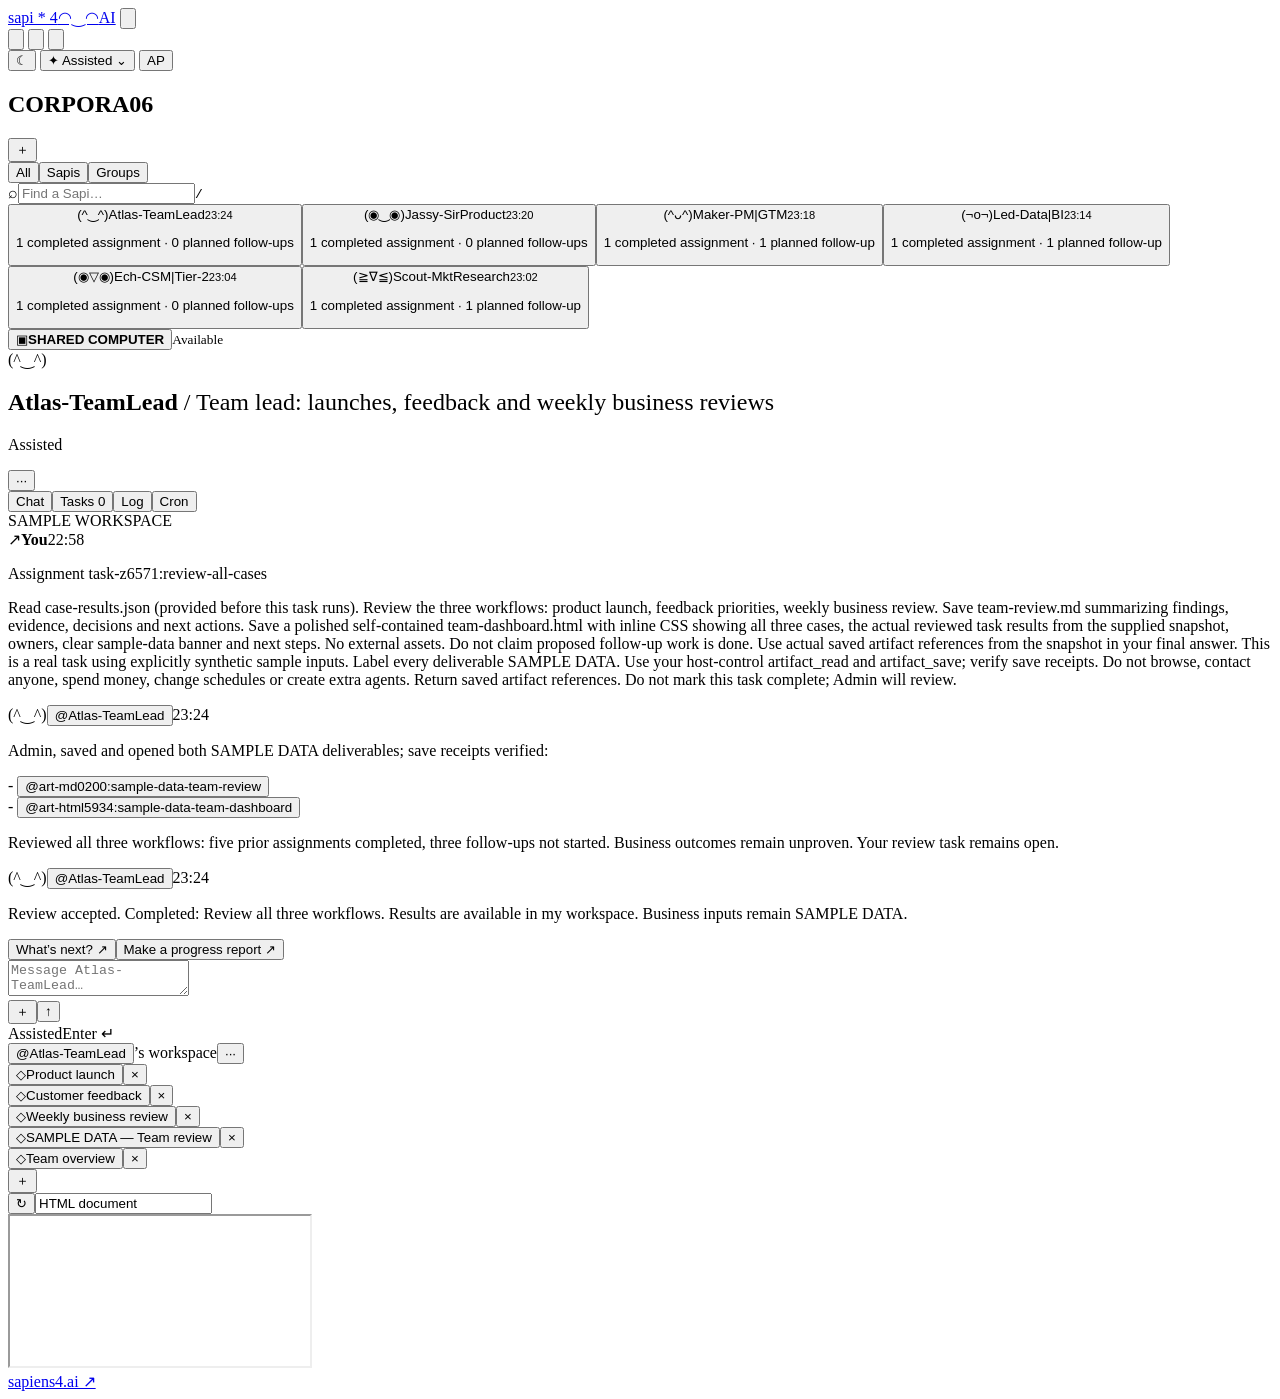
==== workspace/index.html @ aa8a0997 "Add Sapiens workflow fixtures for UI development" ====
<!doctype html>
<html lang="en">
<head>
  <meta charset="utf-8">
  <meta name="viewport" content="width=device-width, initial-scale=1">
  <meta name="theme-color" content="#f1ede3">
  <title>sapi*4 ◠‿◠ AI — Workspace</title>
  <link rel="stylesheet" href="styles.css">
  <link rel="stylesheet" href="../assets/sapi-theme.css">
</head>
<body class="sapi-workspace">
  <div class="app">
    <header class="app-header">
      <a class="wordmark" href="#" aria-label="sapi * 4 ◠‿◠ AI home"><span class="brand-name">sapi * 4</span><span class="brand-face">◠‿◠</span><span class="brand-ai">AI</span></a>
      <button class="icon-button menu-button" id="app-menu" aria-label="Menu" title="Menu"><svg viewBox="0 0 24 24" aria-hidden="true"><path d="M4 6h16M4 12h16M4 18h16"/></svg></button>
      <nav class="pane-controls" aria-label="Panel visibility">
        <button class="pane-toggle" data-toggle-pane="sidebar" aria-controls="chat-list-panel" aria-pressed="true" aria-label="Hide chat list" title="Hide chat list"><svg viewBox="0 0 24 24" aria-hidden="true"><rect x="3" y="4" width="18" height="16" rx="2"/><path class="pane-fill" d="M4 5h5v14H4z"/><path d="M12 9h6M12 13h6M12 17h4"/></svg></button>
        <button class="pane-toggle" data-toggle-pane="chat" aria-controls="chat-panel" aria-pressed="true" aria-label="Hide chat" title="Hide chat"><svg viewBox="0 0 24 24" aria-hidden="true"><path d="M4 4h16v13H9l-5 4z"/><path class="pane-fill" d="M7 7h10v7H7z"/></svg></button>
        <button class="pane-toggle" data-toggle-pane="workspace" aria-controls="workspace-panel" aria-pressed="true" aria-label="Hide workspace" title="Hide workspace"><svg viewBox="0 0 24 24" aria-hidden="true"><rect x="3" y="4" width="18" height="16" rx="2"/><path d="M3 9h18"/><path class="pane-fill" d="M12 10h8v9h-8z"/></svg></button>
      </nav>
      <button class="theme-toggle" data-theme-toggle aria-label="Switch to dark theme" title="Switch to dark theme">☾</button>
      <button class="pill" id="autonomy-button"><span>✦</span> <span id="autonomy-label">Autonomous</span> <span>⌄</span></button>
      <button class="user-avatar" id="profile-button" aria-label="Workspace settings">AP</button>
    </header>
    <div class="main-grid">
      <aside class="sidebar" id="chat-list-panel" aria-label="Chat list">
        <div class="sidebar-heading"><h1>CORPORA<span id="agent-count">05</span></h1><button class="icon-button" id="add-agent" aria-label="Add an agent">＋</button></div>
        <div class="scope-switch" aria-label="Agent views"><button data-scope="all" class="active">All</button><button data-scope="sapis">Sapis</button><button data-scope="groups">Groups</button></div>
        <label class="search-field"><span aria-hidden="true">⌕</span><input id="agent-search" type="search" placeholder="Find a Sapi…" aria-label="Search agents"><kbd>/</kbd></label>
        <div id="agent-list" class="agent-list"></div>
        <footer class="sidebar-bottom">
          <div class="resource-card"><button id="resource-button" class="resource-open" aria-label="Open shared computer"><span class="computer-icon" aria-hidden="true">▣</span><strong>SHARED COMPUTER</strong><span class="status-dot" id="resource-status"></span></button><small id="resource-owner">In use · Aaron</small></div>
        </footer>
      </aside>
      <section class="conversation" id="chat-panel" aria-label="Agent conversation">
        <div class="agent-heading" id="agent-heading"></div>
        <nav class="conversation-tabs" aria-label="Agent activity"><button data-panel="chat" class="active">Chat</button><button data-panel="tasks">Tasks <span id="task-count">3</span></button><button data-panel="log">Log <span class="log-dot"></span></button><button data-panel="cron">Cron</button></nav>
        <div class="conversation-body" id="conversation-body"></div>
        <div class="composer-area" id="composer-area">
          <div id="attachment-chip"></div>
          <form class="composer" id="chat-form"><textarea rows="2" id="message-input" placeholder="Message Aaron…" aria-label="Message agent"></textarea><div class="composer-bottom"><button type="button" id="attach-button" class="icon-button" aria-label="Attach a demo document">＋</button><button type="submit" class="send-button" aria-label="Send message">↑</button></div></form>
          <div class="composer-hint"><span>Autonomous</span><span>Enter ↵</span></div>
        </div>
      </section>
      <main class="workspace" id="workspace-panel" aria-label="Agent workspace">
        <div class="workspace-heading"><span class="workspace-owner" id="workspace-owner"></span><button class="icon-button" id="workspace-menu" aria-label="Workspace options">···</button></div>
        <div class="browser-tabs-wrap"><div id="browser-tabs" class="browser-tabs" aria-label="Workspace tabs"></div><button id="add-tab" class="add-tab" aria-label="Add workspace tab">＋</button></div>
        <form id="browser-address-form" class="browser-address-bar"><button type="button" class="icon-button" id="reload-page" aria-label="Reload page" title="Reload page">↻</button><input id="browser-address" aria-label="Page address" placeholder="Enter a URL" autocomplete="off" spellcheck="false"><a id="open-page" aria-label="Open page in new tab" title="Open page in new tab" target="_blank" rel="noopener noreferrer" hidden>↗</a></form>
        <div id="workspace-content" class="workspace-content"></div>
        <footer class="workspace-footer"><a href="https://sapiens4.ai" target="_blank" rel="noopener noreferrer">sapiens4.ai ↗</a></footer>
      </main>
    </div>
  </div>
  <dialog id="modal" aria-labelledby="modal-title"><div class="modal-top"><span class="tiny-label" id="modal-eyebrow">SAPI WORKSPACE</span><button class="icon-button" id="close-modal" aria-label="Close dialog">×</button></div><div id="modal-content"></div></dialog>
  <div id="toast" class="toast" role="status" aria-live="polite"></div>
  <script src="../assets/sapi-theme.js"></script>
  <script src="../assets/group-avatar.js"></script>
  <script src="fixtures/sapiens-cases.js"></script>
  <script src="app.js"></script>
</body>
</html>
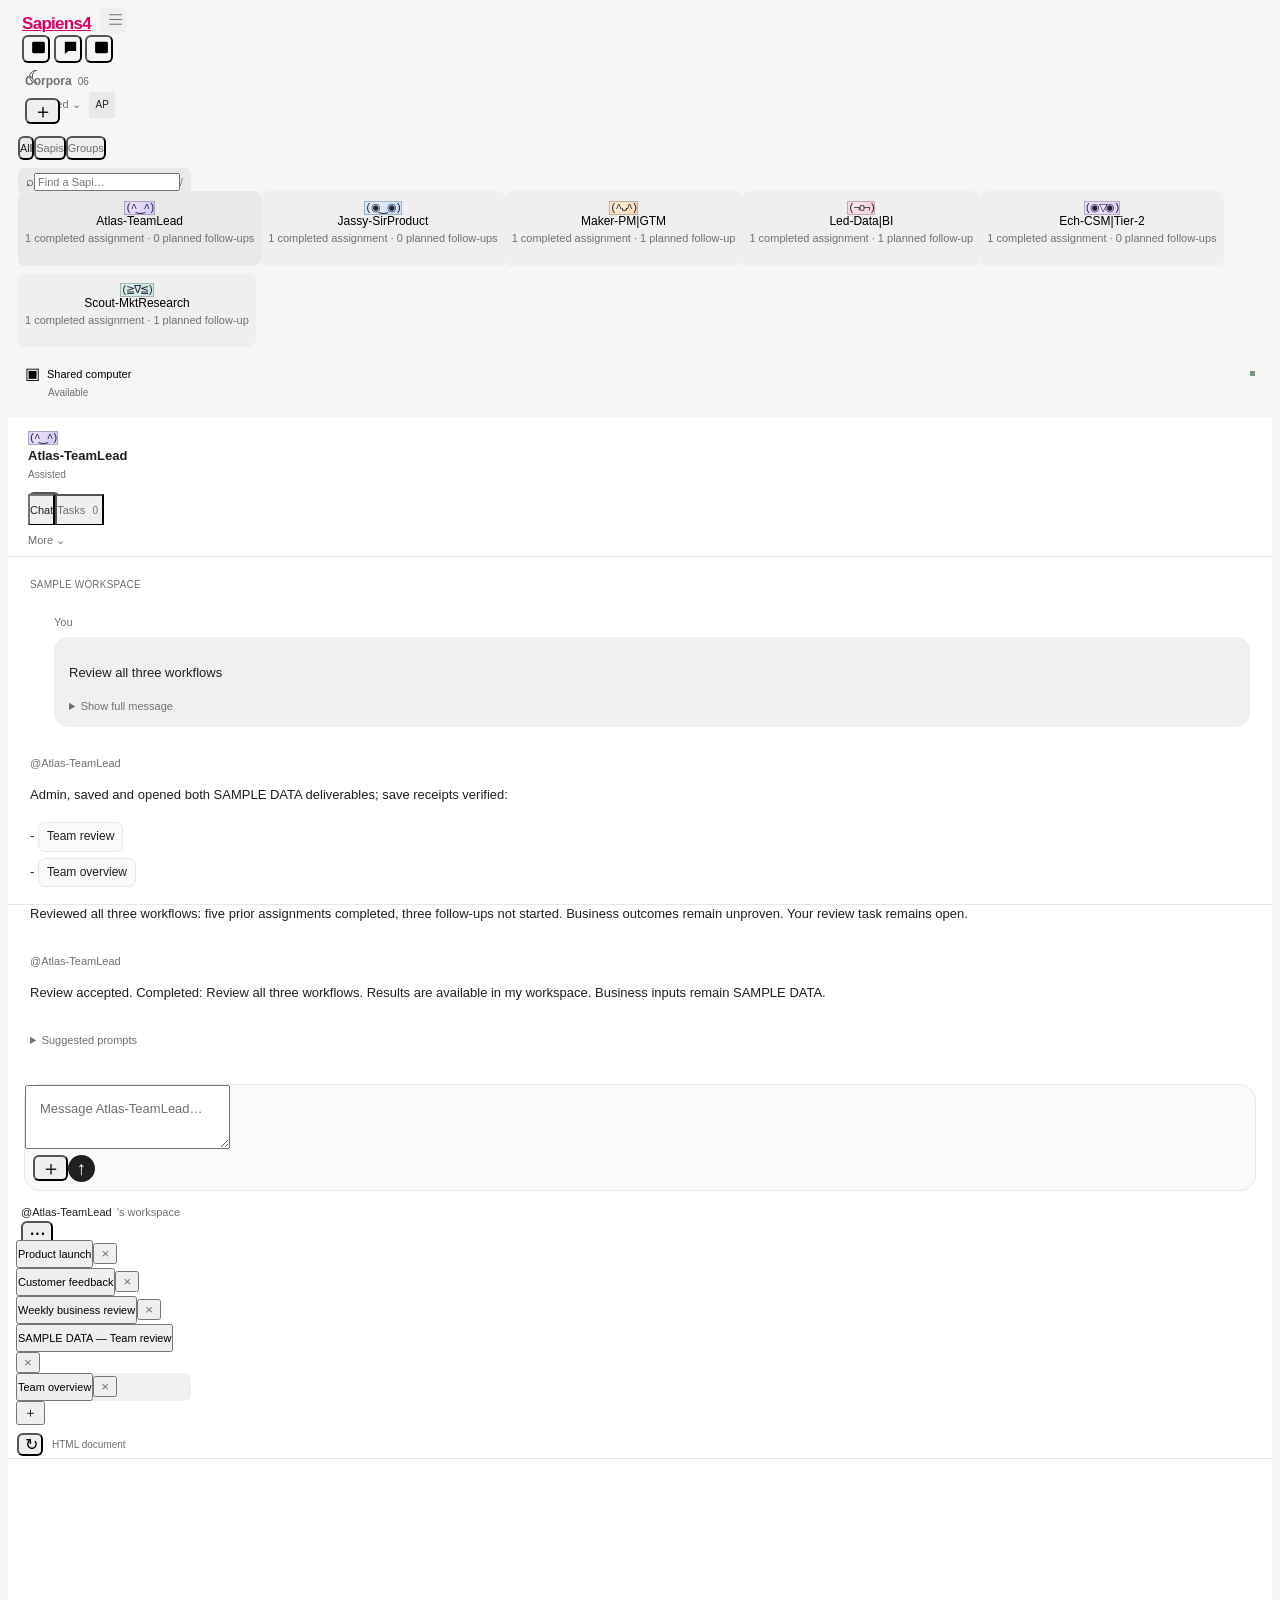
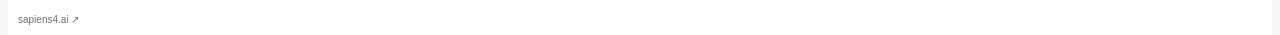
==== commit 1e57652d: "Refine workspace UI with compact themes and pink interactions" ====
--- a/workspace/index.html
+++ b/workspace/index.html
@@ -3,15 +3,15 @@
 <head>
   <meta charset="utf-8">
   <meta name="viewport" content="width=device-width, initial-scale=1">
-  <meta name="theme-color" content="#f1ede3">
-  <title>sapi*4 ◠‿◠ AI — Workspace</title>
+  <meta name="theme-color" content="#ffffff">
+  <title>Sapiens4 — Workspace</title>
   <link rel="stylesheet" href="styles.css">
   <link rel="stylesheet" href="../assets/sapi-theme.css">
 </head>
 <body class="sapi-workspace">
   <div class="app">
     <header class="app-header">
-      <a class="wordmark" href="#" aria-label="sapi * 4 ◠‿◠ AI home"><span class="brand-name">sapi * 4</span><span class="brand-face">◠‿◠</span><span class="brand-ai">AI</span></a>
+      <a class="wordmark" href="#home:root" aria-label="Sapiens4 home — main Sapi chat"><span class="brand-name">Sapiens4</span></a>
       <button class="icon-button menu-button" id="app-menu" aria-label="Menu" title="Menu"><svg viewBox="0 0 24 24" aria-hidden="true"><path d="M4 6h16M4 12h16M4 18h16"/></svg></button>
       <nav class="pane-controls" aria-label="Panel visibility">
         <button class="pane-toggle" data-toggle-pane="sidebar" aria-controls="chat-list-panel" aria-pressed="true" aria-label="Hide chat list" title="Hide chat list"><svg viewBox="0 0 24 24" aria-hidden="true"><rect x="3" y="4" width="18" height="16" rx="2"/><path class="pane-fill" d="M4 5h5v14H4z"/><path d="M12 9h6M12 13h6M12 17h4"/></svg></button>
@@ -24,21 +24,21 @@
     </header>
     <div class="main-grid">
       <aside class="sidebar" id="chat-list-panel" aria-label="Chat list">
-        <div class="sidebar-heading"><h1>CORPORA<span id="agent-count">05</span></h1><button class="icon-button" id="add-agent" aria-label="Add an agent">＋</button></div>
+        <div class="sidebar-heading"><h1>Corpora<span id="agent-count">05</span></h1><button class="icon-button" id="add-agent" aria-label="Add an agent">＋</button></div>
         <div class="scope-switch" aria-label="Agent views"><button data-scope="all" class="active">All</button><button data-scope="sapis">Sapis</button><button data-scope="groups">Groups</button></div>
         <label class="search-field"><span aria-hidden="true">⌕</span><input id="agent-search" type="search" placeholder="Find a Sapi…" aria-label="Search agents"><kbd>/</kbd></label>
         <div id="agent-list" class="agent-list"></div>
         <footer class="sidebar-bottom">
-          <div class="resource-card"><button id="resource-button" class="resource-open" aria-label="Open shared computer"><span class="computer-icon" aria-hidden="true">▣</span><strong>SHARED COMPUTER</strong><span class="status-dot" id="resource-status"></span></button><small id="resource-owner">In use · Aaron</small></div>
+          <div class="resource-card"><button id="resource-button" class="resource-open" aria-label="Open shared computer"><span class="computer-icon" aria-hidden="true">▣</span><strong>Shared computer</strong><span class="status-dot" id="resource-status"></span></button><small id="resource-owner">In use · Aaron</small></div>
         </footer>
       </aside>
       <section class="conversation" id="chat-panel" aria-label="Agent conversation">
         <div class="agent-heading" id="agent-heading"></div>
-        <nav class="conversation-tabs" aria-label="Agent activity"><button data-panel="chat" class="active">Chat</button><button data-panel="tasks">Tasks <span id="task-count">3</span></button><button data-panel="log">Log <span class="log-dot"></span></button><button data-panel="cron">Cron</button></nav>
+        <nav class="conversation-tabs" aria-label="Agent activity"><button data-panel="chat" class="active">Chat</button><button data-panel="tasks">Tasks <span id="task-count">3</span></button><details class="activity-menu"><summary aria-label="More agent activity">More <span aria-hidden="true">⌄</span></summary><div class="activity-popover"><button data-panel="log">Activity</button><button data-panel="cron">Schedules</button></div></details></nav>
         <div class="conversation-body" id="conversation-body"></div>
         <div class="composer-area" id="composer-area">
           <div id="attachment-chip"></div>
-          <form class="composer" id="chat-form"><textarea rows="2" id="message-input" placeholder="Message Aaron…" aria-label="Message agent"></textarea><div class="composer-bottom"><button type="button" id="attach-button" class="icon-button" aria-label="Attach a demo document">＋</button><button type="submit" class="send-button" aria-label="Send message">↑</button></div></form>
+          <form class="composer" id="chat-form"><textarea rows="1" id="message-input" placeholder="Message Aaron…" aria-label="Message agent"></textarea><div class="composer-bottom"><button type="button" id="attach-button" class="icon-button" aria-label="Attach a demo document">＋</button><button type="submit" class="send-button" aria-label="Send message">↑</button></div></form>
           <div class="composer-hint"><span>Autonomous</span><span>Enter ↵</span></div>
         </div>
       </section>
--- a/assets/sapi-theme.css
+++ b/assets/sapi-theme.css
@@ -0,0 +1,447 @@
+@import url('https://fonts.googleapis.com/css2?family=Orbitron:wght@500;600;700;800&family=Space+Mono:wght@400;700&display=swap');
+
+/* Shared visual system, adapted from sapiens4.ai for working interfaces. */
+:root {
+  --sapi-bg: #f0ede8;
+  --sapi-surface: #f8f6f2;
+  --sapi-white: #fffdfa;
+  --sapi-ink: #1a1a2e;
+  --sapi-muted: #686574;
+  --sapi-line: #d3cdd6;
+  --sapi-pink: #d90068;
+  --sapi-violet: #7b37dd;
+  --sapi-cyan: #00899c;
+  --sapi-lime: #d6fa64;
+  --sapi-pink-tint: #f6e3ed;
+  --sapi-purple-tint: #eee6f7;
+  --sapi-cyan-tint: #e1eff0;
+  --sapi-font: 'Space Mono', 'Courier New', monospace;
+  --sapi-display: 'Orbitron', sans-serif;
+  --ink: var(--sapi-ink);
+  --paper: var(--sapi-bg);
+  --panel: var(--sapi-surface);
+  --line: var(--sapi-line);
+  --muted: var(--sapi-muted);
+  --acid: var(--sapi-pink);
+  --shadow: none;
+}
+body { color: var(--sapi-ink); background: var(--sapi-bg); font-family: var(--sapi-font); }
+button,input,textarea,select { font-family: inherit; }
+button:focus-visible,a:focus-visible,summary:focus-visible,input:focus-visible,select:focus-visible,textarea:focus-visible { outline: 2px solid var(--sapi-violet); outline-offset: 3px; }
+.sapi-brand { display:inline-flex;align-items:center;gap:9px;text-decoration:none;color:var(--sapi-pink);white-space:nowrap; }
+.sapi-brand .brand-name { font:700 21px var(--sapi-display);letter-spacing:-1px; }
+.sapi-brand .brand-face { font:400 16px var(--sapi-font);letter-spacing:-2px;color:var(--sapi-violet); }
+.sapi-brand .brand-ai { font:700 11px var(--sapi-display);letter-spacing:1px; }
+.module-topbar { min-height:49px;display:flex;align-items:center;justify-content:space-between;gap:16px;padding:8px 22px;border-bottom:1px solid var(--sapi-line);background:var(--sapi-bg); }
+.module-nav { display:flex;align-items:center;gap:4px; }
+.module-nav a { font:400 12px var(--sapi-font);color:var(--sapi-muted);text-decoration:none;padding:7px 12px;border-bottom:2px solid transparent; }
+.module-nav a:hover { color:var(--sapi-pink);background:var(--sapi-pink-tint); }
+.module-nav a[aria-current=page] { color:var(--sapi-pink);border-color:var(--sapi-pink); }
+.module-menu { position:relative;flex-shrink:0; }
+.module-menu summary { cursor:pointer;list-style:none;display:grid;place-items:center;width:28px;height:29px;font-size:19px;color:var(--sapi-muted);border:1px solid var(--sapi-line); }
+.module-menu summary::-webkit-details-marker { display:none; }
+.module-menu[open] summary { background:var(--sapi-pink-tint);color:var(--sapi-pink); }
+.module-menu nav { position:absolute;top:35px;left:0;z-index:30;width:180px;padding:5px;background:var(--sapi-white);border:1px solid var(--sapi-line);box-shadow:0 8px 24px #24113316; }
+.module-menu a { display:block;padding:9px 10px;color:var(--sapi-ink);font-size:13px;text-decoration:none; }
+.module-menu a:hover,.module-menu a[aria-current=page] { background:var(--sapi-pink-tint);color:var(--sapi-pink); }
+
+/* Avatar studios */
+.sapi-studio { font-size:14px; }
+.sapi-studio .shell { max-width:1260px;padding:24px 22px 40px; }
+.sapi-studio .studio-header { padding-bottom:18px;gap:16px;border-bottom:1px solid var(--sapi-line);align-items:center; }
+.sapi-studio h1 { font:700 clamp(23px,3vw,36px)/1.3 var(--sapi-display);letter-spacing:1px;text-transform:uppercase;background:linear-gradient(105deg,var(--sapi-pink),var(--sapi-violet));background-clip:text;-webkit-background-clip:text;color:transparent; }
+.sapi-studio .eyebrow,.sapi-studio .label { color:var(--sapi-muted);font:400 11px/1.5 var(--sapi-font);letter-spacing:1px;margin-bottom:6px; }
+.sapi-studio .eyebrow::before { content:'// ';color:var(--sapi-cyan); }
+.sapi-studio .counter,.sapi-studio .badge { min-width:auto;padding:9px 12px;border:1px solid var(--sapi-line);background:var(--sapi-purple-tint);color:var(--sapi-violet);font:400 12px/1.65 var(--sapi-font); }
+.sapi-studio main { grid-template-columns:minmax(0,1fr) minmax(0,1fr);gap:18px;padding-top:18px; }
+.sapi-studio .expression-card,.sapi-studio .preview,.sapi-studio .panel,.sapi-studio .builder { border:1px solid var(--sapi-line);box-shadow:none;background:var(--sapi-surface);padding:18px; }
+.sapi-studio .expression-card { min-height:460px;background-image:linear-gradient(#a89bc419 1px,transparent 1px),linear-gradient(90deg,#a89bc419 1px,transparent 1px);background-size:24px 24px; }
+.sapi-studio .avatar-circle { width:min(90%,440px);border-width:2px;box-shadow:0 0 0 8px #f0ede877,0 0 50px #be7be724; }
+.sapi-studio .spark { animation:none;color:var(--sapi-violet); }
+.sapi-studio .expression-note { font:400 11px var(--sapi-font);left:14px;right:14px;bottom:13px;color:var(--sapi-muted); }
+.sapi-studio .intro,.sapi-studio .help,.sapi-studio .preview p { font-size:13px;line-height:1.65;color:var(--sapi-muted);margin-top:5px; }
+.sapi-studio .intro { margin-bottom:17px; }
+.sapi-studio .trait-grid { gap:12px; }
+.sapi-studio input,.sapi-studio select,.sapi-studio .field input { min-width:0;border:1px solid var(--sapi-line);background:var(--sapi-white);color:var(--sapi-ink);padding:9px 10px;font:400 14px var(--sapi-font);border-radius:0; }
+.sapi-studio button { font:700 11px/1.45 var(--sapi-font);letter-spacing:.4px;padding:9px 12px;border:1px solid var(--sapi-line);border-radius:0;box-shadow:none;background:var(--sapi-white);color:var(--sapi-ink); }
+.sapi-studio button:hover { transform:none;box-shadow:none;background:var(--sapi-purple-tint);border-color:#a994c6; }
+.sapi-studio button.primary { background:var(--sapi-pink);border-color:var(--sapi-pink);color:white; }
+.sapi-studio button.primary:hover { background:#bc005a; }
+.sapi-studio .actions { gap:8px;margin-top:16px; }
+.sapi-studio .seed-row { gap:8px;margin-top:18px; }
+.sapi-studio .readout { gap:6px;margin-top:18px;padding-top:14px;border-top:1px solid var(--sapi-line); }
+.sapi-studio .chip { font:400 11px/1.5 var(--sapi-font);background:var(--sapi-purple-tint);color:#655274;border:1px solid #dacde5;padding:4px 6px; }
+.sapi-studio .collection { margin-top:24px;padding-top:17px;border-top:1px solid var(--sapi-line); }
+.sapi-studio h2 { font:600 16px/1.4 var(--sapi-display);letter-spacing:.5px;color:var(--sapi-ink); }
+.sapi-studio .collection p { font:400 12px/1.6 var(--sapi-font);color:var(--sapi-muted); }
+.sapi-studio .collection-head { align-items:center;gap:12px; }
+.sapi-studio .gallery { gap:10px; }
+.sapi-studio .tile { border-color:var(--sapi-line);padding:12px; }
+.sapi-studio .tile-circle { border-width:1.5px; }
+.sapi-studio .tile:hover { outline:2px solid var(--sapi-pink);outline-offset:1px; }
+.sapi-studio .preview { min-height:540px; }
+.sapi-studio .preview-head { margin-bottom:13px; }
+.sapi-studio .group-stage { min-height:400px;padding:8px;border:1px solid var(--sapi-line);background:var(--sapi-bg); }
+.sapi-studio .group-stage svg { max-width:500px; }
+.sapi-studio .legend { gap:6px;margin-top:12px; }
+.sapi-studio .legend span { font:400 11px var(--sapi-font);border-color:var(--sapi-line);background:var(--sapi-purple-tint);color:#655274;padding:5px 7px; }
+.sapi-studio .tree-heading { margin-top:20px;padding-top:14px;border-top:1px solid var(--sapi-line); }
+.sapi-studio .tree-group { padding:10px;border:1px solid var(--sapi-line);background:var(--sapi-white); }
+.sapi-studio .tree-group.nested { margin-left:8px;border-left:2px solid #ad83db; }
+.sapi-studio .tree-top { flex-wrap:wrap;gap:6px; }
+.sapi-studio .tree-top input { flex:1 1 110px;min-width:100px;font:400 13px var(--sapi-font);padding:5px; }
+.sapi-studio .role { font:400 10px var(--sapi-font);color:var(--sapi-cyan);border:1px solid #afd1d6;background:var(--sapi-cyan-tint);padding:4px 5px; }
+.sapi-studio button.remove { padding:5px 6px;font:400 10px var(--sapi-font);box-shadow:none;letter-spacing:0; }
+.sapi-studio .member { grid-template-columns:50px minmax(0,1fr) auto;gap:6px;border-color:var(--sapi-line); }
+.sapi-studio .member label { font:400 11px var(--sapi-font);color:var(--sapi-muted); }
+.sapi-studio .member select { font:400 15px monospace;padding:6px; }
+.sapi-studio .toast { font:400 12px/1.6 var(--sapi-font);color:var(--sapi-cyan); }
+
+/* Workspace: preserve the compact panel geometry and content type sizes. */
+.sapi-workspace { font-family:var(--sapi-font); }
+.sapi-workspace .app-header { border-color:var(--sapi-line);background:var(--sapi-bg); }
+.sapi-workspace .wordmark { color:var(--sapi-pink); }
+.sapi-workspace .wordmark .brand-name { font:600 21px var(--sapi-display);letter-spacing:0; }
+.sapi-workspace .wordmark .brand-face { color:var(--sapi-violet);font-family:var(--sapi-font); }
+.sapi-workspace .wordmark .brand-ai { font-family:var(--sapi-display);font-size:15px; }
+.sapi-workspace h1,.sapi-workspace h2,.sapi-workspace h3 { font-family:var(--sapi-font); }
+.sapi-workspace .sidebar-heading h1,.sapi-workspace .tiny-label { font-family:var(--sapi-font); }
+.sapi-workspace .section-title h2 { font:600 16px/1.5 var(--sapi-display);letter-spacing:.2px; }
+.sapi-workspace .sidebar,.sapi-workspace .conversation,.sapi-workspace .workspace,.sapi-workspace .conversation-tabs,.sapi-workspace .workspace-footer,.sapi-workspace .sidebar-bottom { border-color:var(--sapi-line); }
+.sapi-workspace .sidebar { background:var(--sapi-bg); }
+.sapi-workspace .conversation { background:var(--sapi-surface); }
+.sapi-workspace .workspace { background:#eeeae9; }
+.sapi-workspace .pane-controls,.sapi-workspace .pane-toggle,.sapi-workspace .pill,.sapi-workspace .scope-switch,.sapi-workspace .scope-switch button,.sapi-workspace .search-field,.sapi-workspace .agent-row,.sapi-workspace .button,.sapi-workspace .tag,.sapi-workspace .composer,.sapi-workspace .message-bubble,.sapi-workspace .workspace-tab { border-radius:0;box-shadow:none; }
+.sapi-workspace .pane-controls { border-color:var(--sapi-line);background:var(--sapi-surface); }
+.sapi-workspace .pane-toggle { color:var(--sapi-muted); }
+.sapi-workspace .pane-toggle[aria-pressed=true] { background:var(--sapi-bg);color:var(--sapi-ink); }
+.sapi-workspace .pane-toggle[aria-pressed=false] { color:var(--sapi-muted); }
+.sapi-workspace .pane-toggle:hover { background:var(--sapi-bg);color:var(--sapi-ink); }
+.sapi-workspace .pill { background:var(--sapi-surface);border-color:#beb4c7;color:#5c426b; }
+.sapi-workspace .user-avatar { border-color:#cf9dba;background:var(--sapi-pink-tint);color:var(--sapi-pink); }
+.sapi-workspace .scope-switch { background:#e5e0e5; }
+.sapi-workspace .scope-switch button { color:var(--sapi-muted); }
+.sapi-workspace .scope-switch button.active { background:var(--sapi-white);color:var(--sapi-pink); }
+.sapi-workspace .search-field { background:var(--sapi-surface);border-color:var(--sapi-line); }
+.sapi-workspace .search-field kbd { color:var(--sapi-muted);border-color:var(--sapi-line); }
+.sapi-workspace .agent-row.active { background:var(--sapi-pink-tint);border-color:#d69ab8;box-shadow:inset 2px 0 0 var(--sapi-pink); }
+.sapi-workspace .agent-row:hover:not(.active) { background:var(--sapi-purple-tint); }
+.sapi-workspace .agent-row-copy p,.sapi-workspace .agent-row-name small,.sapi-workspace .muted,.sapi-workspace .count,.sapi-workspace .day-divider,.sapi-workspace .composer-hint,.sapi-workspace .resource-help,.sapi-workspace .workspace-footer { color:var(--sapi-muted); }
+.sapi-workspace .agent-row-name { font-size:13px;letter-spacing:-.35px; }.sapi-workspace .agent-row-copy p{font-size:13px;letter-spacing:-.5px;}.sapi-workspace .agent-row-name small{font-size:10px;letter-spacing:-.6px;}
+.sapi-workspace .avatar { border-color:#7f748d; }.sapi-workspace .avatar .presence{border-color:var(--sapi-bg);background:#bade54}.sapi-workspace .avatar .presence.busy{background:#c48fda}.sapi-workspace .avatar .presence.idle{background:#b8b2c0}
+.sapi-workspace .status-dot,.sapi-workspace .log-dot,.sapi-workspace .unread-dot { background:#a5be29; }
+.sapi-workspace .status-dot.paused { background:#c88b35; }.sapi-workspace .status-dot.idle{background:#aaa3b1}
+.sapi-workspace .resource-card strong { font-family:var(--sapi-font);letter-spacing:0; }.sapi-workspace .resource-card small,.sapi-workspace .agent-heading p,.sapi-workspace .composer-hint span:first-child { color:#6d4b81; }
+.sapi-workspace .resource-card:hover { background:var(--sapi-purple-tint); }
+.sapi-workspace .agent-heading h2 { font-size:14px;letter-spacing:-.4px; }
+.sapi-workspace .conversation-tabs button { color:var(--sapi-muted); }.sapi-workspace .conversation-tabs button.active{color:var(--sapi-pink);border-color:var(--sapi-pink)}
+.sapi-workspace .message-bubble { background:#f0edef;border-color:#ded5e0;color:var(--sapi-ink);font-size:15px;letter-spacing:-.45px; }.sapi-workspace .user .message-bubble{background:var(--sapi-purple-tint);border-color:#d8c7e8}
+.sapi-workspace .message-meta time,.sapi-workspace .message-foot { color:var(--sapi-muted); }
+.sapi-workspace .execution-card { border-color:#d7cadd;border-radius:0;background:#f5f0f7; }.sapi-workspace .execution-title{background:#ebe2f1;border-color:#d9cce1;color:#5c456b}.sapi-workspace .execution-line{color:#60506d}.sapi-workspace .check{color:var(--sapi-cyan)}.sapi-workspace .execution-line time,.sapi-workspace .execution-title span:last-child{color:#7b6c87}
+.sapi-workspace .artifact-link { border-color:#d7cadd;border-radius:0;background:var(--sapi-white); }.sapi-workspace .file-icon{background:var(--sapi-cyan-tint);border-color:#b9d0d3;color:var(--sapi-cyan);border-radius:0}.sapi-workspace .artifact-link small{color:var(--sapi-muted)}
+.sapi-workspace .suggestions button { background:var(--sapi-surface);border-color:#d6cadf;color:#77518a;border-radius:0;font-size:11px; }.sapi-workspace .composer{background:var(--sapi-white);border-color:#b9adc4}.sapi-workspace .composer:focus-within{outline-color:#ac80cc}
+.sapi-workspace .send-button { color:white;background:var(--sapi-pink);border-color:var(--sapi-pink);border-radius:0; }
+.sapi-workspace .workspace-heading .tiny-label { color:var(--sapi-muted); }.sapi-workspace .browser-tabs-wrap{border-color:#bba8c8}.sapi-workspace .workspace-tab{background:#e4dee6}.sapi-workspace .workspace-tab.active{background:var(--sapi-surface);border-color:#b99bc9;box-shadow:inset 0 2px 0 var(--sapi-pink)}
+.sapi-workspace .workspace-tab .tab-select{font-size:11px}.sapi-workspace .tab-close{color:#82738d}.sapi-workspace .eyebrow{font-family:var(--sapi-font);color:#786b82}
+.sapi-workspace .button { border-color:#bfb1c8;background:var(--sapi-surface);font-family:var(--sapi-font);font-size:11px; }.sapi-workspace .button.primary{background:var(--sapi-pink);border-color:var(--sapi-pink);color:white;box-shadow:none}.sapi-workspace .button.primary:hover{transform:none;background:#bc005a;box-shadow:none}.sapi-workspace .button.soft{background:var(--sapi-purple-tint)}
+.sapi-workspace .tag { color:#655273;background:var(--sapi-purple-tint);border-color:#ccb9db;font-size:10px; }.sapi-workspace .tag.amber{color:#876035;background:#f1e6d7;border-color:#d8be9d}.sapi-workspace .tag.gray{background:#eae6ec;border-color:#cec5d4;color:#6e6277}.sapi-workspace .tag.lilac{background:var(--sapi-purple-tint);color:#704e8c}
+.sapi-workspace .lock-banner{background:var(--sapi-purple-tint);border-color:#c9b4dc;border-radius:0}.sapi-workspace .lock-banner p{color:#746180}.sapi-workspace .lock-banner .tag{background:#e1d2ee;color:#6a487f;border-color:#bea0d3}.sapi-workspace .computer-paused{background:#f3e5d5;border-color:#ccae89}
+.sapi-workspace .computer-window{border-color:#b6a4c3;border-radius:0;box-shadow:none;background:var(--sapi-white)}.sapi-workspace .computer-toolbar,.sapi-workspace .computer-caption{background:#e6dfe9;border-color:#d2c5db}.sapi-workspace .address{background:var(--sapi-surface);color:#7a6b84;border-radius:0}.sapi-workspace .mock-rail{background:#ece2f3;border-color:#d9c8e3}.sapi-workspace .channel-header{border-color:var(--sapi-line)}.sapi-workspace .channel-header span{color:var(--sapi-muted)}.sapi-workspace .posted-card{background:#f4eef7;border-color:#d7c7e1;border-radius:0}.sapi-workspace .screen-cursor{color:var(--sapi-pink)}.sapi-workspace .screen-cursor span{background:var(--sapi-pink);border-radius:0}.sapi-workspace .computer-caption span:first-child{color:#6b457f}.sapi-workspace .computer-controls>span{color:var(--sapi-muted)}
+.sapi-workspace .queue,.sapi-workspace .queue-row{border-color:var(--sapi-line)}.sapi-workspace .queue-row p,.sapi-workspace .queue-position{color:var(--sapi-muted)}
+.sapi-workspace .task-card,.sapi-workspace .schedule-card,.sapi-workspace .repo-item,.sapi-workspace .artifact-item,.sapi-workspace .connection-card{border-color:var(--sapi-line);background:var(--sapi-surface);border-radius:0}.sapi-workspace .task-card:hover{border-color:#b499c7}.sapi-workspace .task-card p,.sapi-workspace .task-card-bottom,.sapi-workspace .schedule-card p,.sapi-workspace .schedule-meta,.sapi-workspace .repo-item p,.sapi-workspace .artifact-item p,.sapi-workspace .connection-card p{color:var(--sapi-muted)}.sapi-workspace .progress-track{background:#dfd4e6}.sapi-workspace .progress-track span{background:#b68acc}.sapi-workspace .switch{background:var(--sapi-violet)}.sapi-workspace .switch.off{background:#c1b7c8}
+.sapi-workspace .metric strong{font:600 23px var(--sapi-display);color:var(--sapi-pink)}.sapi-workspace .metrics,.sapi-workspace .metric{border-color:var(--sapi-line)}.sapi-workspace .metric p{color:var(--sapi-muted)}.sapi-workspace .doc-page{background:var(--sapi-white);border-color:var(--sapi-line);box-shadow:none}.sapi-workspace .doc-page h2{font:600 20px/1.4 var(--sapi-display)}.sapi-workspace .doc-page h2 span{color:#856194!important}.sapi-workspace .doc-meta{color:var(--sapi-muted);border-color:var(--sapi-line)}.sapi-workspace .doc-page p,.sapi-workspace .doc-page li{color:#514958;letter-spacing:-.3px}.sapi-workspace .doc-callout{background:var(--sapi-purple-tint);border-color:var(--sapi-violet);color:#725685}.sapi-workspace .log-row{border-color:#d4c2df}.sapi-workspace .log-row:before{background:#b88dd5;border-color:var(--sapi-surface)}.sapi-workspace .log-row p,.sapi-workspace .log-row time{color:var(--sapi-muted)}
+.sapi-workspace dialog{background:var(--sapi-surface);border:1px solid #bca5ce;border-radius:0;box-shadow:0 12px 45px #28133425}.sapi-workspace #modal-content h2{font:600 18px/1.5 var(--sapi-display)}.sapi-workspace #modal-content>p,.sapi-workspace .form-hint{color:var(--sapi-muted)}.sapi-workspace .form-stack input,.sapi-workspace .form-stack textarea,.sapi-workspace .form-stack select,.sapi-workspace .settings-row select{background:var(--sapi-white);border-color:#cabbD4;border-radius:0}.sapi-workspace .auto-choice,.sapi-workspace .tab-type{background:var(--sapi-white);border-color:var(--sapi-line);border-radius:0}.sapi-workspace .auto-choice.selected{background:var(--sapi-pink-tint);border-color:#c980a9}.sapi-workspace .auto-choice small,.sapi-workspace .settings-row p{color:var(--sapi-muted)}.sapi-workspace .toast{background:var(--sapi-ink);color:var(--sapi-white);border-color:var(--sapi-violet);border-radius:0;box-shadow:none}.sapi-workspace .icon-button:hover{background:var(--sapi-purple-tint)}
+@media(max-width:900px){.sapi-studio main{grid-template-columns:1fr}.sapi-studio .preview{min-height:480px}.sapi-studio .group-stage{min-height:360px}.sapi-studio .expression-card{min-height:430px}}
+@media(max-width:600px){.module-topbar{flex-wrap:wrap;gap:10px;padding:12px 14px}.module-nav{width:100%;justify-content:space-between}.module-nav a{padding:6px 8px;font-size:11px}.sapi-studio .shell{padding:17px 14px 30px}.sapi-studio .studio-header{flex-direction:row;align-items:center;padding-bottom:14px}.sapi-studio h1{font-size:23px}.sapi-studio .counter,.sapi-studio .badge{padding:7px;font-size:10px;max-width:130px;display:block}.sapi-studio .expression-card,.sapi-studio .preview,.sapi-studio .panel,.sapi-studio .builder{padding:14px}.sapi-studio .expression-card{min-height:350px}.sapi-studio .group-stage{min-height:270px;padding:0}.sapi-studio .collection-head{flex-wrap:wrap}.sapi-studio .gallery{grid-template-columns:repeat(2,minmax(0,1fr))}.sapi-studio .trait-grid{grid-template-columns:1fr}.sapi-studio .seed-row{flex-wrap:wrap}.sapi-studio .seed-row label{min-width:100%}.sapi-studio input,.sapi-studio select,.sapi-studio .field input{font-size:16px}.sapi-studio .tree-top input{min-width:80px}.sapi-studio .member{grid-template-columns:38px minmax(0,1fr) auto}.sapi-studio .tree-group{padding:7px}.sapi-studio .tree-group.nested{margin-left:0}.sapi-workspace .wordmark .brand-name{font-size:16px}.sapi-workspace .wordmark .brand-face{font-size:12px;letter-spacing:-2px}.sapi-workspace .wordmark .brand-ai{font-size:11px}.sapi-workspace .wordmark{gap:4px}.sapi-workspace .app-header{gap:5px}.sapi-workspace .module-menu summary{width:22px;height:26px;font-size:17px}.sapi-workspace .pane-toggle{width:23px}.sapi-workspace .pill{font-size:10px;padding:4px}.sapi-workspace .user-avatar{width:23px;height:23px}.sapi-workspace .agent-row-name{font-size:13px}.sapi-workspace .message-bubble{font-size:15px}.sapi-workspace .doc-page h2{font-size:18px}.sapi-workspace .section-title h2{font-size:15px}.sapi-workspace .resource-card strong{font-size:9px}.sapi-workspace .resource-card small{font-size:11px}}
+@media(prefers-reduced-motion:reduce){*{animation:none!important;transition:none!important}}
+@media(max-width:450px){.sapi-workspace .app-header{display:grid;grid-template-columns:1fr auto auto;grid-template-rows:28px 28px;height:72px;min-height:72px;gap:4px 7px;padding:6px 9px}.sapi-workspace .wordmark{grid-column:1;grid-row:1}.sapi-workspace .module-menu{grid-column:2;grid-row:1}.sapi-workspace .user-avatar{grid-column:3;grid-row:1}.sapi-workspace .pane-controls{grid-column:1;grid-row:2;margin:0;justify-self:start}.sapi-workspace .pill{grid-column:2 / 4;grid-row:2;justify-self:end;min-height:26px}.sapi-workspace .module-menu nav{left:auto;right:0}}
+.sapi-workspace .icon-button{font-family:system-ui,sans-serif;font-size:20px;letter-spacing:-1px;line-height:1}
+.sapi-workspace .overview-hero{background:var(--sapi-purple-tint);border:1px solid #cbb9d9;box-shadow:none;color:var(--sapi-ink)}
+.sapi-workspace .overview-hero h2{font:600 19px/1.45 var(--sapi-display)}
+.sapi-workspace .overview-hero p,.sapi-workspace .custom-link a{color:#705484}
+.sapi-workspace .custom-link{background:var(--sapi-white);border-color:var(--sapi-line);border-radius:0}
+
+/* Shared entity identities and navigable mentions. */
+.sapi-workspace .avatar.group-avatar{background:transparent;border:0;position:relative}
+.sapi-workspace .avatar.group-avatar::before{display:none}
+.sapi-workspace .avatar.group-avatar img{display:block;width:100%;height:100%;border-radius:50%;object-fit:contain}
+.sapi-workspace .avatar.group-avatar .presence{z-index:1}
+.sapi-workspace .entity-mention{display:inline;padding:0;border:0;background:none;color:var(--sapi-violet);font:inherit;line-height:inherit;letter-spacing:inherit;text-align:left;text-decoration:underline;text-decoration-color:#b59bce;text-underline-offset:3px;text-decoration-thickness:1px;cursor:pointer;white-space:normal;overflow-wrap:anywhere;border-radius:0;box-shadow:none;text-transform:none}
+.sapi-workspace .entity-mention:hover{background:var(--sapi-purple-tint);color:var(--sapi-pink);filter:none;text-decoration-color:currentColor}
+.sapi-workspace .resource-card{display:block;padding:3px 2px;text-align:left;background:none}
+.sapi-workspace .resource-card:hover{background:none}
+.sapi-workspace .resource-open{display:flex;align-items:center;gap:7px;width:100%;padding:0;border:0;background:none;text-align:left}
+.sapi-workspace .resource-open:hover{color:var(--sapi-pink)}
+.sapi-workspace .resource-open .status-dot{margin-left:auto}
+.sapi-workspace .resource-card #resource-owner{display:block;margin:0 0 0 29px;font:400 12px/1.5 var(--sapi-font);color:var(--sapi-muted)}
+.sapi-workspace .resource-card #resource-owner .entity-mention{font-size:inherit}
+.sapi-workspace .task-open{display:block;width:100%;text-align:left;padding:0;background:none;border:0}
+.sapi-workspace .task-card{cursor:default}.sapi-workspace .task-open:hover h3{color:var(--sapi-pink)}
+.sapi-workspace .artifact-open{display:block;padding:0;text-align:left;background:none;border:0}.sapi-workspace .artifact-open:hover{color:var(--sapi-pink)}
+.sapi-workspace .artifact-item>div{flex:1;min-width:0}.sapi-workspace .artifact-item>.icon-button{margin-left:auto}
+.sapi-workspace .screen-cursor .entity-mention{color:white;text-decoration-color:#ffffff99;white-space:nowrap}.sapi-workspace .screen-cursor .entity-mention:hover{background:none;color:white}
+@media(max-width:600px){.sapi-workspace .resource-card{display:flex;align-items:center;gap:8px}.sapi-workspace .resource-open{width:auto;gap:6px;flex:0 0 auto}.sapi-workspace .resource-open .status-dot{display:none}.sapi-workspace .resource-card #resource-owner{font-size:11px;flex:1;margin:0}.sapi-workspace .resource-open strong{font-size:9px}}
+
+/* Browser shell: no app content styling crosses into guest documents. */
+.sapi-workspace .workspace{background:var(--sapi-bg)}
+.sapi-workspace .workspace-content{position:relative;display:flex;flex:1;min-height:0;padding:0;overflow:hidden;background:var(--sapi-white)}
+.sapi-workspace .workspace-browser{display:block;width:100%;height:100%;flex:1;border:0;min-width:0;background:var(--sapi-white);color-scheme:inherit}
+.sapi-workspace .workspace-browser[hidden]{display:none}
+.sapi-workspace .workspace-owner{display:flex;align-items:baseline;gap:5px;font-size:12px;min-width:0;overflow-wrap:anywhere}
+.sapi-workspace .workspace-footer{justify-content:flex-end;background:var(--sapi-bg)}
+.sapi-workspace .workspace-footer a{color:var(--sapi-muted);text-decoration:none}
+.sapi-workspace .workspace-footer a:hover{color:var(--sapi-pink)}
+.sapi-workspace .browser-address-bar{display:flex;gap:7px;align-items:center;padding:4px 9px;border-bottom:1px solid var(--sapi-line);background:var(--sapi-surface);flex-shrink:0}
+.sapi-workspace .browser-address-bar[hidden]{display:none}
+.sapi-workspace .browser-address-bar input{flex:1;min-width:0;border:0;background:transparent;color:var(--sapi-ink);font-size:12px;padding:4px 2px;outline-offset:0}
+.sapi-workspace .browser-address-bar a{font-size:18px;text-decoration:none;padding:2px 5px}
+.sapi-workspace .browser-address-bar .icon-button{width:26px;height:26px}
+.theme-toggle,.sapi-studio .theme-toggle{display:grid;place-items:center;flex-shrink:0;width:30px;height:30px;padding:0;background:var(--sapi-surface);color:var(--sapi-violet);border:1px solid var(--sapi-line);font:20px/1 system-ui;cursor:pointer}
+.theme-toggle:hover{background:var(--sapi-purple-tint)}
+.sapi-workspace .menu-button{width:28px;height:29px;border:0;flex-shrink:0}
+.sapi-workspace .menu-button svg{width:19px;height:19px;fill:none;stroke:currentColor;stroke-width:1.5}
+:root[data-theme=dark]{--sapi-bg:#15131c;--sapi-surface:#1c1925;--sapi-white:#211d2b;--sapi-ink:#eee9f5;--sapi-muted:#aaa0b8;--sapi-line:#3b3349;--sapi-pink:#ff5aa5;--sapi-violet:#bb91ff;--sapi-cyan:#66d6df;--sapi-pink-tint:#3b2034;--sapi-purple-tint:#2e2340;--sapi-cyan-tint:#193438;color-scheme:dark}
+[data-theme=dark] .sapi-workspace .scope-switch,[data-theme=dark] .sapi-workspace .workspace-tab{background:#272230}
+[data-theme=dark] .sapi-workspace .workspace-tab.active{background:var(--sapi-surface);border-color:var(--sapi-line)}
+[data-theme=dark] .sapi-workspace .message-bubble{background:#262130;border-color:var(--sapi-line)}
+[data-theme=dark] .sapi-workspace .user .message-bubble{background:var(--sapi-purple-tint)}
+[data-theme=dark] .sapi-workspace .execution-card{background:#221c2c;border-color:var(--sapi-line)}
+[data-theme=dark] .sapi-workspace .execution-title{background:var(--sapi-purple-tint);border-color:var(--sapi-line);color:var(--sapi-ink)}
+[data-theme=dark] .sapi-workspace :is(.execution-line,.execution-line time,.execution-title span:last-child,.agent-heading p,.composer-hint span:first-child,.pill,.suggestions button){color:var(--sapi-muted)}
+[data-theme=dark] .sapi-workspace :is(.composer,.suggestions button,.artifact-link,.file-icon,.pill,.user-avatar,.browser-tabs-wrap,.form-stack input,.form-stack textarea,.form-stack select,.settings-row select,dialog,.button,.tag,.settings-row,.day-divider::before,.day-divider::after){border-color:var(--sapi-line)}
+[data-theme=dark] .sapi-workspace .agent-row.active{border-color:#74304f}
+[data-theme=dark] .sapi-workspace .avatar{color:#21192c}
+[data-theme=dark] .sapi-workspace .tag{color:var(--sapi-violet)}
+[data-theme=dark] .sapi-workspace .tag.gray{color:var(--sapi-muted);background:#2b2634}
+[data-theme=dark] .sapi-workspace .tag.amber{color:#ecc391;background:#3b2c20}
+[data-theme=dark] .sapi-workspace :is(.button.primary,.send-button){background:#bc005a;color:#fff;border-color:#de1878}
+[data-theme=dark] .sapi-workspace :is(.form-stack label,.settings-row label,dialog){color:var(--sapi-ink)}
+[data-theme=dark] .sapi-workspace .attachment-chip{background:var(--sapi-purple-tint);color:var(--sapi-ink)}
+[data-theme=dark] .sapi-studio :is(.chip,.legend span){color:var(--sapi-muted);border-color:var(--sapi-line)}
+[data-theme=dark] .sapi-studio .tile{background:var(--sapi-surface)}
+[data-theme=dark] .sapi-studio :is(.avatar-circle,.tile-circle){color:#202321}
+@media(max-width:450px){.sapi-workspace .app-header{grid-template-columns:1fr auto auto auto}.sapi-workspace .menu-button{grid-column:2;grid-row:1}.sapi-workspace .theme-toggle{grid-column:3;grid-row:1;width:25px;height:25px}.sapi-workspace .user-avatar{grid-column:4;grid-row:1}.sapi-workspace .pill{grid-column:2 / 5}.sapi-workspace .workspace-owner{font-size:11px}}
+
+[data-theme=dark] .sapi-workspace .day-divider::before,[data-theme=dark] .sapi-workspace .day-divider::after{background:var(--sapi-line)}
+.sapi-workspace .browser-address-bar input::placeholder,.sapi-workspace .composer textarea::placeholder{color:var(--sapi-muted);opacity:1}
+
+.sapi-workspace .agent-list{padding-top:5px}
+.sapi-workspace .avatar.main-sapi-avatar{box-shadow:0 0 0 2px var(--sapi-bg),0 0 0 4px var(--sapi-pink)}
+.sapi-workspace .main-sapi-row{margin-bottom:10px}
+.sapi-workspace .main-sapi-row::after{content:'';position:absolute;left:0;right:0;bottom:-6px;height:1px;background:var(--sapi-line);pointer-events:none}
+
+.sapi-workspace .agent-row-name small{white-space:nowrap;flex-shrink:0}
+
+/* CORPORA workspace: a quiet, native-feeling shell. Guest documents keep their own design. */
+body.sapi-workspace {
+  --sapi-bg:#f6f6f6; --sapi-surface:#fafafa; --sapi-white:#fff;
+  --sapi-ink:#202020; --sapi-muted:#707070; --sapi-line:#e7e7e7;
+  --sapi-pink:#202020; --sapi-violet:#454545; --sapi-accent:#d90068; --sapi-hover:#fbe7f0; --sapi-cyan:#4e6660;
+  --sapi-pink-tint:#e9e9e9; --sapi-purple-tint:#f0f0f0; --sapi-cyan-tint:#f0f3f2;
+  --sapi-font:-apple-system,BlinkMacSystemFont,"SF Pro Text","Segoe UI",sans-serif;
+  --sapi-display:var(--sapi-font);
+  --ink:var(--sapi-ink); --paper:var(--sapi-bg); --panel:var(--sapi-surface);
+  --line:var(--sapi-line); --muted:var(--sapi-muted); --acid:var(--sapi-pink);
+  font:13px/1.5 var(--sapi-font); -webkit-font-smoothing:antialiased;
+}
+[data-theme=dark] body.sapi-workspace {
+  --sapi-bg:#171717; --sapi-surface:#202020; --sapi-white:#212121;
+  --sapi-ink:#ececec; --sapi-muted:#a0a0a0; --sapi-line:#333;
+  --sapi-pink:#ececec; --sapi-violet:#ccc; --sapi-accent:#ff5aa5; --sapi-hover:#38242e; --sapi-cyan:#a7bdb6;
+  --sapi-pink-tint:#303030; --sapi-purple-tint:#292929; --sapi-cyan-tint:#29312e;
+}
+:root .sapi-workspace .app { height:100dvh;min-height:400px; }
+:root .sapi-workspace .app-header { height:42px;min-height:42px;padding:0 14px;gap:10px;background:var(--sapi-bg);border-color:var(--line); }
+:root .sapi-workspace .wordmark { width:auto;gap:6px;color:var(--sapi-accent);border-radius:6px;padding:4px 5px;margin-left:-5px;transition:color .15s,background .15s,text-shadow .15s; }
+:root .sapi-workspace .wordmark .brand-name { font:600 17px var(--sapi-font);letter-spacing:-.7px; }
+:root .sapi-workspace .wordmark .brand-face { font-size:13px;color:var(--muted); }
+:root .sapi-workspace .wordmark .brand-ai { display:none; }
+:root .sapi-workspace .menu-button { width:26px;height:26px;color:var(--muted); }
+:root .sapi-workspace .pane-controls { border:0;gap:2px;padding:0;background:transparent; }
+:root .sapi-workspace .pane-toggle { height:28px;width:28px;border-radius:6px;background:transparent;color:var(--muted); }
+:root .sapi-workspace .pane-toggle[aria-pressed=true] { background:transparent;color:var(--muted); }
+:root .sapi-workspace .pane-toggle svg { width:17px;height:17px; }
+:root .sapi-workspace .pane-toggle .pane-fill { opacity:.12; }
+:root .sapi-workspace .pane-toggle[aria-pressed=false] { color:var(--muted);opacity:.55; }
+:root .sapi-workspace .theme-toggle { width:28px;height:28px;border:0;border-radius:6px;background:transparent;color:var(--ink);font-size:18px; }
+:root .sapi-workspace .pill { border:0;background:transparent;color:var(--muted);font-size:11px;min-height:28px;padding:4px 5px;border-radius:6px; }
+:root .sapi-workspace .pill>span:first-child { display:none; }
+:root .sapi-workspace .user-avatar { height:26px;width:26px;border:0;background:var(--sapi-pink-tint);color:var(--ink);font-size:10px;font-weight:500; }
+:root .sapi-workspace .sidebar { background:var(--sapi-bg);padding:14px 10px 0;border-color:var(--line); }
+:root .sapi-workspace .sidebar-heading { margin:0 7px 12px;min-height:24px; }
+:root .sapi-workspace .sidebar-heading h1 { font:600 12px var(--sapi-font);letter-spacing:0;color:var(--muted); }
+:root .sapi-workspace .sidebar-heading h1 span { font:400 10px var(--sapi-font);color:var(--muted);margin-left:6px; }
+:root .sapi-workspace .scope-switch { background:transparent;padding:0;gap:3px;margin-bottom:12px; }
+:root .sapi-workspace .scope-switch button { border-radius:6px;padding:4px 0;font-size:11px; }
+:root .sapi-workspace .scope-switch button.active { background:var(--sapi-pink-tint);color:var(--ink);box-shadow:none; }
+:root .sapi-workspace .search-field { border:0;border-radius:7px;background:var(--sapi-pink-tint);padding:6px 8px;margin-bottom:13px;gap:6px; }
+:root .sapi-workspace .search-field input { font-size:11px; }
+:root .sapi-workspace .search-field kbd { border:0;font:10px var(--sapi-font); }
+:root .sapi-workspace .agent-list { gap:3px;padding-top:0;min-height:0; }
+:root .sapi-workspace .agent-row { border:0;border-radius:7px;padding:8px 7px;gap:8px;min-height:53px;box-shadow:none; }
+:root .sapi-workspace .agent-row.active { background:var(--sapi-pink-tint);border:0;box-shadow:none; }
+:root .sapi-workspace .agent-row:hover:not(.active) { background:var(--sapi-purple-tint); }
+:root .sapi-workspace .agent-row .avatar { width:32px;height:32px;font:11px monospace;letter-spacing:-1.4px;border:1px solid var(--line);flex-shrink:0; }
+:root .sapi-workspace .avatar.main-sapi-avatar { box-shadow:none; }
+:root .sapi-workspace .agent-row .avatar::before,:root .sapi-workspace .agent-heading .avatar::before { display:none; }
+:root .sapi-workspace .agent-row .avatar .presence { width:7px;height:7px;border-width:1.5px;right:-1px;bottom:0; }
+:root .sapi-workspace .agent-row-name { display:block;font-size:12px;font-weight:500;letter-spacing:0;white-space:nowrap;overflow:hidden;text-overflow:ellipsis; }
+:root .sapi-workspace .agent-row-name small { display:none; }
+:root .sapi-workspace .agent-row-copy p { display:block;font-size:11px;line-height:1.4;letter-spacing:0;margin-top:3px;white-space:nowrap;overflow:hidden;text-overflow:ellipsis;color:var(--muted); }
+:root .sapi-workspace .main-sapi-row { margin-bottom:7px; }
+:root .sapi-workspace .main-sapi-row::after { bottom:-5px;left:7px;right:7px; }
+:root .sapi-workspace .sidebar-bottom { padding:10px 0;border:0; }
+:root .sapi-workspace .resource-card { padding:7px;border-radius:7px; }
+:root .sapi-workspace .resource-card strong { font:500 11px var(--sapi-font); }
+:root .sapi-workspace .computer-icon { font-size:16px; }
+:root .sapi-workspace .resource-card #resource-owner { margin:2px 0 0 23px;font-size:10px;color:var(--muted); }
+:root .sapi-workspace .conversation { background:var(--sapi-white);border-color:var(--line); }
+:root .sapi-workspace .agent-heading { height:57px;min-height:57px;padding:10px 20px;gap:10px; }
+:root .sapi-workspace .agent-heading .avatar { height:30px;width:30px;font:11px monospace;letter-spacing:-1.5px;border:1px solid var(--line); }
+:root .sapi-workspace .agent-heading h2 { font:600 13px/1.4 var(--sapi-font);letter-spacing:0;margin:0; }
+:root .sapi-workspace .agent-heading p { font-size:10px;color:var(--muted);margin-top:2px; }
+:root .sapi-workspace .status-dot { width:5px;height:5px;background:#7a9a83; }
+:root .sapi-workspace .conversation-tabs { padding:0 20px;gap:20px;border-bottom:1px solid var(--line);align-items:center; }
+:root .sapi-workspace .conversation-tabs>button { padding:8px 0;font-size:11px;border-bottom-width:1.5px; }
+:root .sapi-workspace .conversation-tabs>button.active { color:var(--ink);border-color:var(--ink); }
+:root .sapi-workspace .conversation-tabs button span:not(.log-dot) { background:var(--sapi-purple-tint);border:0;color:var(--muted);font-size:10px;border-radius:4px;padding:0 4px; }
+:root .sapi-workspace .activity-menu { position:relative;margin-left:auto;font-size:11px;color:var(--muted); }
+:root .sapi-workspace .activity-menu summary { cursor:pointer;list-style:none;padding:7px 0; }
+:root .sapi-workspace .activity-menu summary::-webkit-details-marker { display:none; }
+:root .sapi-workspace .activity-popover { position:absolute;right:0;top:32px;z-index:15;width:145px;padding:5px;background:var(--sapi-white);border:1px solid var(--line);border-radius:10px;box-shadow:0 8px 30px #0002; }
+:root .sapi-workspace .activity-popover button { width:100%;text-align:left;padding:8px;border:0;border-radius:5px;font-size:12px; }
+:root .sapi-workspace .activity-popover button:hover { background:var(--sapi-purple-tint); }
+:root .sapi-workspace .conversation-body { padding:22px 22px 12px; }
+:root .sapi-workspace .day-divider { font:10px var(--sapi-font);letter-spacing:.2px;color:var(--muted);margin:0 0 24px; }
+:root .sapi-workspace .day-divider::before,:root .sapi-workspace .day-divider::after { display:none; }
+:root .sapi-workspace .message { margin:0 0 28px; }
+:root .sapi-workspace .message.user { margin-left:24px; }
+:root .sapi-workspace .message-meta { font-size:11px;gap:6px;margin-bottom:7px;color:var(--muted); }
+:root .sapi-workspace .message-meta .avatar,:root .sapi-workspace .message-meta>span { display:none; }
+:root .sapi-workspace .message-meta strong { font-weight:500; }
+:root .sapi-workspace .message-meta .entity-mention { color:var(--muted);text-decoration:none; }
+:root .sapi-workspace .message-meta time { font-size:10px;opacity:0;transition:opacity .15s; }
+:root .sapi-workspace .message:hover .message-meta time,:root .sapi-workspace .message:focus-within .message-meta time { opacity:1; }
+:root .sapi-workspace .message-bubble { border:0;background:transparent;border-radius:0;box-shadow:none;padding:0;font:13px/1.65 var(--sapi-font);letter-spacing:0;color:var(--ink);overflow-wrap:anywhere; }
+:root .sapi-workspace .user .message-bubble { padding:12px 15px;background:var(--sapi-purple-tint);border:0;border-radius:14px; }
+:root .sapi-workspace .message-bubble p+p { margin-top:10px; }
+:root .sapi-workspace .message-details { margin-top:10px; }
+:root .sapi-workspace .message-details summary,:root .sapi-workspace .suggestion-menu summary { width:fit-content;cursor:pointer;font-size:11px;color:var(--muted); }
+:root .sapi-workspace .message-details .collapse-label { display:none; }
+:root .sapi-workspace .message-details[open] .expand-label { display:none; }
+:root .sapi-workspace .message-details[open] .collapse-label { display:inline; }
+:root .sapi-workspace .message-preview:has(+.message-details[open]) { display:none; }
+:root .sapi-workspace .message-full { margin-top:10px; }
+:root .sapi-workspace .entity-mention { color:var(--ink);text-decoration-color:var(--sapi-line);text-underline-offset:3px; }
+:root .sapi-workspace .message-bubble [data-artifact] { display:inline-block;margin:3px 0;border:1px solid var(--line);padding:4px 8px;border-radius:7px;text-decoration:none;background:var(--sapi-surface);font-size:12px; }
+:root .sapi-workspace .execution-card { border:1px solid var(--line);border-radius:8px;background:var(--sapi-surface); }
+:root .sapi-workspace .execution-title { background:transparent;border-color:var(--line);color:var(--ink);font-size:11px; }
+:root .sapi-workspace .execution-line { color:var(--muted);font-size:11px; }
+:root .sapi-workspace .artifact-link { border:1px solid var(--line);background:var(--sapi-surface);border-radius:9px;padding:9px; }
+:root .sapi-workspace .artifact-link strong { font-size:12px; }
+:root .sapi-workspace .artifact-link small,:root .sapi-workspace .message-foot { font-size:10px;color:var(--muted); }
+:root .sapi-workspace .file-icon { border:0;border-radius:5px;background:var(--sapi-purple-tint);color:var(--muted); }
+:root .sapi-workspace .suggestion-menu { margin:0 0 14px; }
+:root .sapi-workspace .suggestions { flex-wrap:wrap; }
+:root .sapi-workspace .suggestions button { border:1px solid var(--line);border-radius:7px;background:var(--sapi-white);color:var(--muted);padding:6px 8px;font-size:11px; }
+:root .sapi-workspace .composer-area { padding:10px 16px 13px;background:var(--sapi-white); }
+:root .sapi-workspace .composer { border:1px solid var(--line);border-radius:16px;box-shadow:0 2px 6px #00000004;background:var(--sapi-surface); }
+:root .sapi-workspace .composer:focus-within { outline:0;border-color:var(--muted); }
+:root .sapi-workspace .composer textarea { font:13px/1.5 var(--sapi-font);min-height:44px;padding:13px 14px 5px; }
+:root .sapi-workspace .composer-bottom { padding:0 8px 8px; }
+:root .sapi-workspace .send-button { width:27px;height:27px;border:0;border-radius:50%;background:var(--ink);color:var(--sapi-white);font-size:19px; }
+:root .sapi-workspace .composer-hint { display:none; }
+:root .sapi-workspace .workspace { background:var(--sapi-white);border-color:var(--line); }
+:root .sapi-workspace .workspace-heading { height:36px;min-height:36px;padding:0 13px; }
+:root .sapi-workspace .workspace-owner { font-size:11px;color:var(--muted); }
+:root .sapi-workspace .workspace-owner .entity-mention { font-weight:500;text-decoration:none; }
+:root .sapi-workspace .browser-tabs-wrap { padding:0 8px 6px;gap:4px;background:var(--sapi-white);border-color:var(--line);min-height:35px; }
+:root .sapi-workspace .workspace-tab { border:0;border-radius:6px;background:transparent;box-shadow:none;min-width:80px;max-width:175px; }
+:root .sapi-workspace .workspace-tab.active { background:var(--sapi-purple-tint);border:0;box-shadow:none; }
+:root .sapi-workspace .workspace-tab .tab-select { font-size:11px;padding:6px 0; }
+:root .sapi-workspace .tab-icon { display:none; }
+:root .sapi-workspace .tab-close { color:var(--muted); }
+:root .sapi-workspace .browser-address-bar { background:var(--sapi-white);border-color:var(--line);padding:2px 9px; }
+:root .sapi-workspace .browser-address-bar input { font-size:10px;color:var(--muted); }
+:root .sapi-workspace .browser-address-bar .icon-button { height:23px;font-size:16px; }
+:root .sapi-workspace .workspace-footer { background:var(--sapi-white);font-size:10px;padding:3px 10px;min-height:20px;border-color:var(--line); }
+:root .sapi-workspace :is(.task-card,.schedule-card,.repo-item,.artifact-item,.connection-card) { border:1px solid var(--line);border-radius:10px;background:var(--sapi-white);padding:13px; }
+:root .sapi-workspace :is(.task-card h3,.schedule-card h3,.list-heading h3) { font:600 13px/1.5 var(--sapi-font);letter-spacing:0; }
+:root .sapi-workspace .task-card p { display:-webkit-box;-webkit-line-clamp:2;-webkit-box-orient:vertical;overflow:hidden;font-size:12px; }
+:root .sapi-workspace .task-card-bottom { font-size:11px;flex-wrap:wrap; }
+:root .sapi-workspace .button { font:500 11px var(--sapi-font);border:1px solid var(--line);border-radius:7px;background:var(--sapi-white);min-height:28px; }
+:root .sapi-workspace .button.primary,:root .sapi-workspace .button.primary:hover { border-color:var(--ink);background:var(--ink);color:var(--sapi-white);box-shadow:none; }
+:root .sapi-workspace :is(.tag,.tag.gray,.tag.lilac) { border:0;border-radius:5px;background:var(--sapi-purple-tint);color:var(--muted);font-size:10px; }
+:root .sapi-workspace .log-row { border-color:var(--line); }
+:root .sapi-workspace .log-row::before { background:var(--muted);border-color:var(--sapi-white); }
+:root .sapi-workspace .log-row strong { font-size:12px;font-weight:500; }
+:root .sapi-workspace .log-row p,:root .sapi-workspace .schedule-card p { color:var(--muted);font-size:12px; }
+:root .sapi-workspace dialog { padding:22px;border:1px solid var(--line);border-radius:16px;background:var(--sapi-white);box-shadow:0 20px 80px #0003;color:var(--ink); }
+:root .sapi-workspace dialog::backdrop { background:#0005;backdrop-filter:blur(5px); }
+:root .sapi-workspace #modal-content h2 { font:600 20px/1.4 var(--sapi-font);letter-spacing:-.4px; }
+:root .sapi-workspace :is(.form-stack input,.form-stack textarea,.form-stack select,.settings-row select) { background:var(--sapi-surface);border:1px solid var(--line);border-radius:7px;font-size:13px; }
+:root .sapi-workspace :is(.auto-choice,.tab-type) { border-color:var(--line);border-radius:9px;background:var(--sapi-surface); }
+:root .sapi-workspace .auto-choice.selected { border-color:var(--muted);background:var(--sapi-purple-tint); }
+:root .sapi-workspace .tiny-label { font:10px var(--sapi-font);letter-spacing:.5px;color:var(--muted); }
+:root .sapi-workspace .icon-button { border-radius:6px; }
+:root .sapi-workspace .icon-button:hover,:root .sapi-workspace .theme-toggle:hover { background:var(--sapi-purple-tint); }
+:root .sapi-workspace .toast { background:var(--ink);color:var(--sapi-white);border:0;border-radius:10px;font:12px/1.5 var(--sapi-font);box-shadow:0 6px 24px #0002; }
+@media(max-width:900px) and (min-width:601px) {
+  :root .sapi-workspace .main-grid { grid-template-columns:180px minmax(0,1fr)!important; }
+  :root .sapi-workspace .main-grid:has(.sidebar[hidden]) { grid-template-columns:0 minmax(0,1fr)!important; }
+}
+@media(max-width:600px) {
+  :root .sapi-workspace .app-header { display:flex;height:42px;min-height:42px;padding:0 9px;gap:5px; }
+  :root .sapi-workspace .wordmark .brand-name { font-size:16px; }
+  :root .sapi-workspace .wordmark .brand-face,:root .sapi-workspace .menu-button,:root .sapi-workspace .pill { display:none; }
+  :root .sapi-workspace .sidebar { flex:0 0 183px;min-height:183px;max-height:183px;padding:8px 10px 0; }
+  :root .sapi-workspace .sidebar-heading { margin-bottom:5px; }
+  :root .sapi-workspace .scope-switch { margin-bottom:5px; }
+  :root .sapi-workspace .search-field { margin-bottom:5px; }
+  :root .sapi-workspace .agent-list { min-height:46px;gap:4px; }
+  :root .sapi-workspace .agent-row { width:165px;min-width:165px;padding:5px; }
+  :root .sapi-workspace .main-sapi-row { margin:0; }
+  :root .sapi-workspace .main-sapi-row::after { display:none; }
+  :root .sapi-workspace .sidebar-bottom { padding:0; }
+  :root .sapi-workspace .resource-card { padding:3px 5px; }
+  :root .sapi-workspace .resource-card #resource-owner { margin:0;font-size:10px; }
+  :root .sapi-workspace .conversation { flex:1 0 560px;min-height:440px; }
+  :root .sapi-workspace .conversation-body { padding:18px; }
+  :root .sapi-workspace .composer textarea { font-size:16px; }
+  :root .sapi-workspace .main-grid[data-visible-panes="1"]>.sidebar { min-height:0;max-height:none;flex:1; }
+  :root .sapi-workspace .main-grid[data-visible-panes="1"]>.conversation,:root .sapi-workspace .main-grid[data-visible-panes="1"]>.workspace { flex:1;min-height:0; }
+}
+/* Neutral control colors also win over legacy dark-theme button variants. */
+:root[data-theme] .sapi-workspace .send-button { background:var(--ink);color:var(--sapi-white);border:0; }
+:root .sapi-workspace :is(.lock-banner,.computer-window,.computer-toolbar,.computer-caption,.mock-rail,.posted-card,.address,.doc-callout) { background:var(--sapi-surface);border-color:var(--line);color:var(--ink);border-radius:8px;box-shadow:none; }
+:root .sapi-workspace :is(.lock-banner p,.lock-banner .tag,.computer-caption span:first-child,.doc-page p,.doc-page li,.log-detail) { color:var(--muted); }
+:root .sapi-workspace .lock-banner .tag { background:var(--sapi-purple-tint);border-color:var(--line); }
+:root .sapi-workspace .log-detail { font-size:12px;line-height:1.6;overflow-wrap:anywhere; }
+:root .sapi-workspace .settings-row { border-color:var(--line); }
+:root .sapi-workspace .screen-cursor span { background:var(--ink);color:var(--sapi-white); }
+:root .sapi-workspace .screen-cursor .entity-mention { color:inherit; }
+
+/* Color belongs to Sapi identities and interaction, while the shell stays neutral. */
+:root .sapi-workspace .avatar:not(.group-avatar) {
+  background:radial-gradient(circle at 30% 25%,#ffffff66,transparent 65%),var(--avatar-color);
+  border-color:color-mix(in srgb,var(--avatar-color) 72%,#343442);color:#272137;
+}
+:root[data-theme] body.sapi-workspace :is(button:not(:disabled),a,summary,[role=button]):hover {
+  color:var(--sapi-accent);background-color:var(--sapi-hover);filter:none;
+}
+:root[data-theme] body.sapi-workspace :is(button,a,summary,input,textarea,select):focus-visible {
+  outline:2px solid var(--sapi-accent);outline-offset:3px;
+}
+:root[data-theme] body.sapi-workspace :is(input:not(:disabled),textarea:not(:disabled),select:not(:disabled)):hover {
+  box-shadow:inset 0 0 0 1px var(--sapi-accent);
+}
+:root[data-theme] body.sapi-workspace .composer:focus-within { border-color:var(--sapi-accent); }
+:root[data-theme] body.sapi-workspace .wordmark:hover { text-shadow:0 0 16px color-mix(in srgb,var(--sapi-accent) 25%,transparent); }
+:root[data-theme] body.sapi-workspace :is(.send-button,.button.primary):not(:disabled):hover {
+  background:#d90068;color:#fff;border-color:#d90068;
+}
+@media(max-width:600px) {
+  :root .sapi-workspace .sidebar { flex-basis:193px;min-height:193px;max-height:193px; }
+  :root .sapi-workspace .agent-list { min-height:55px; }
+  :root .sapi-workspace .agent-row { width:190px;min-width:190px; }
+}
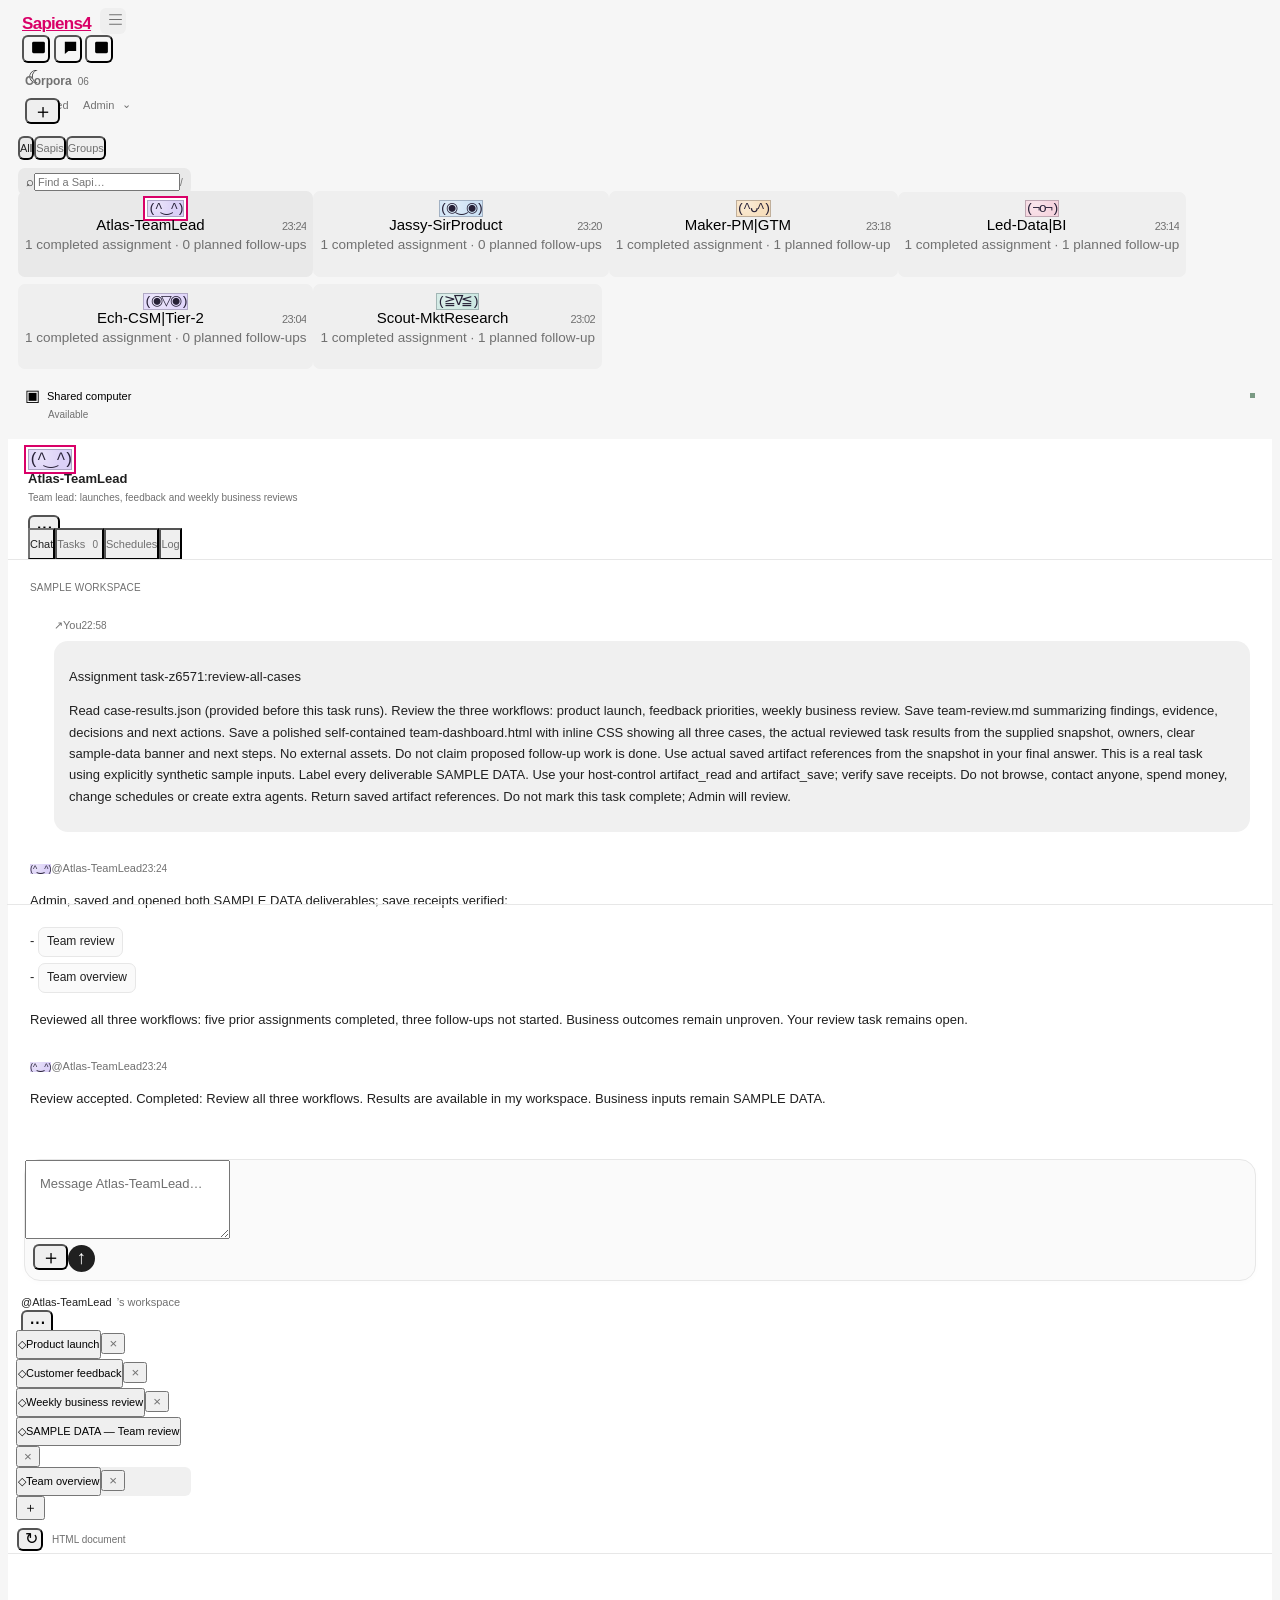
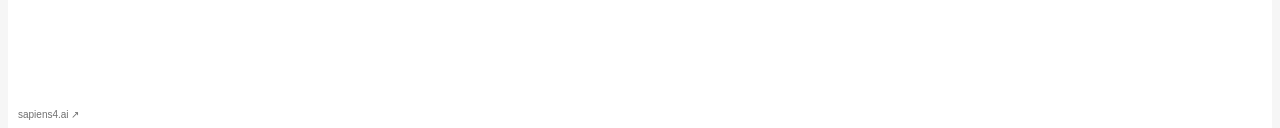
==== commit 40ea3913: "Align lab workspace UI with Sapiens4 live styling" ====
--- a/workspace/index.html
+++ b/workspace/index.html
@@ -20,7 +20,7 @@
       </nav>
       <button class="theme-toggle" data-theme-toggle aria-label="Switch to dark theme" title="Switch to dark theme">☾</button>
       <button class="pill" id="autonomy-button"><span>✦</span> <span id="autonomy-label">Autonomous</span> <span>⌄</span></button>
-      <button class="user-avatar" id="profile-button" aria-label="Workspace settings">AP</button>
+      <button class="user-avatar" id="profile-button" aria-label="Workspace settings">Admin <span aria-hidden="true">⌄</span></button>
     </header>
     <div class="main-grid">
       <aside class="sidebar" id="chat-list-panel" aria-label="Chat list">
@@ -34,12 +34,11 @@
       </aside>
       <section class="conversation" id="chat-panel" aria-label="Agent conversation">
         <div class="agent-heading" id="agent-heading"></div>
-        <nav class="conversation-tabs" aria-label="Agent activity"><button data-panel="chat" class="active">Chat</button><button data-panel="tasks">Tasks <span id="task-count">3</span></button><details class="activity-menu"><summary aria-label="More agent activity">More <span aria-hidden="true">⌄</span></summary><div class="activity-popover"><button data-panel="log">Activity</button><button data-panel="cron">Schedules</button></div></details></nav>
+        <nav class="conversation-tabs" aria-label="Agent activity"><button data-panel="chat" class="active">Chat</button><button data-panel="tasks">Tasks <span id="task-count">3</span></button><button data-panel="cron">Schedules</button><button data-panel="log">Log <span class="log-dot"></span></button></nav>
         <div class="conversation-body" id="conversation-body"></div>
         <div class="composer-area" id="composer-area">
           <div id="attachment-chip"></div>
-          <form class="composer" id="chat-form"><textarea rows="1" id="message-input" placeholder="Message Aaron…" aria-label="Message agent"></textarea><div class="composer-bottom"><button type="button" id="attach-button" class="icon-button" aria-label="Attach a demo document">＋</button><button type="submit" class="send-button" aria-label="Send message">↑</button></div></form>
-          <div class="composer-hint"><span>Autonomous</span><span>Enter ↵</span></div>
+          <form class="composer" id="chat-form"><textarea rows="3" id="message-input" placeholder="Message Aaron…" aria-label="Message agent"></textarea><div class="composer-bottom"><button type="button" id="attach-button" class="icon-button" aria-label="Attach a demo document">＋</button><button type="submit" class="send-button" aria-label="Send message">↑</button></div></form>
         </div>
       </section>
       <main class="workspace" id="workspace-panel" aria-label="Agent workspace">
--- a/assets/sapi-theme.css
+++ b/assets/sapi-theme.css
@@ -232,8 +232,8 @@
 
 .sapi-workspace .agent-row-name small{white-space:nowrap;flex-shrink:0}
 
-/* CORPORA workspace: a quiet, native-feeling shell. Guest documents keep their own design. */
-body.sapi-workspace {
+/* CORPORA workspace: shared appearance aligned with Sapiens4 ffeedba. */
+:root body.sapi-workspace {
   --sapi-bg:#f6f6f6; --sapi-surface:#fafafa; --sapi-white:#fff;
   --sapi-ink:#202020; --sapi-muted:#707070; --sapi-line:#e7e7e7;
   --sapi-pink:#202020; --sapi-violet:#454545; --sapi-accent:#d90068; --sapi-hover:#fbe7f0; --sapi-cyan:#4e6660;
@@ -244,185 +244,138 @@
   --line:var(--sapi-line); --muted:var(--sapi-muted); --acid:var(--sapi-pink);
   font:13px/1.5 var(--sapi-font); -webkit-font-smoothing:antialiased;
 }
-[data-theme=dark] body.sapi-workspace {
+:root[data-theme=dark] body.sapi-workspace {
   --sapi-bg:#171717; --sapi-surface:#202020; --sapi-white:#212121;
   --sapi-ink:#ececec; --sapi-muted:#a0a0a0; --sapi-line:#333;
   --sapi-pink:#ececec; --sapi-violet:#ccc; --sapi-accent:#ff5aa5; --sapi-hover:#38242e; --sapi-cyan:#a7bdb6;
   --sapi-pink-tint:#303030; --sapi-purple-tint:#292929; --sapi-cyan-tint:#29312e;
 }
-:root .sapi-workspace .app { height:100dvh;min-height:400px; }
-:root .sapi-workspace .app-header { height:42px;min-height:42px;padding:0 14px;gap:10px;background:var(--sapi-bg);border-color:var(--line); }
-:root .sapi-workspace .wordmark { width:auto;gap:6px;color:var(--sapi-accent);border-radius:6px;padding:4px 5px;margin-left:-5px;transition:color .15s,background .15s,text-shadow .15s; }
-:root .sapi-workspace .wordmark .brand-name { font:600 17px var(--sapi-font);letter-spacing:-.7px; }
-:root .sapi-workspace .wordmark .brand-face { font-size:13px;color:var(--muted); }
-:root .sapi-workspace .wordmark .brand-ai { display:none; }
-:root .sapi-workspace .menu-button { width:26px;height:26px;color:var(--muted); }
-:root .sapi-workspace .pane-controls { border:0;gap:2px;padding:0;background:transparent; }
-:root .sapi-workspace .pane-toggle { height:28px;width:28px;border-radius:6px;background:transparent;color:var(--muted); }
-:root .sapi-workspace .pane-toggle[aria-pressed=true] { background:transparent;color:var(--muted); }
-:root .sapi-workspace .pane-toggle svg { width:17px;height:17px; }
-:root .sapi-workspace .pane-toggle .pane-fill { opacity:.12; }
-:root .sapi-workspace .pane-toggle[aria-pressed=false] { color:var(--muted);opacity:.55; }
-:root .sapi-workspace .theme-toggle { width:28px;height:28px;border:0;border-radius:6px;background:transparent;color:var(--ink);font-size:18px; }
-:root .sapi-workspace .pill { border:0;background:transparent;color:var(--muted);font-size:11px;min-height:28px;padding:4px 5px;border-radius:6px; }
-:root .sapi-workspace .pill>span:first-child { display:none; }
-:root .sapi-workspace .user-avatar { height:26px;width:26px;border:0;background:var(--sapi-pink-tint);color:var(--ink);font-size:10px;font-weight:500; }
-:root .sapi-workspace .sidebar { background:var(--sapi-bg);padding:14px 10px 0;border-color:var(--line); }
-:root .sapi-workspace .sidebar-heading { margin:0 7px 12px;min-height:24px; }
-:root .sapi-workspace .sidebar-heading h1 { font:600 12px var(--sapi-font);letter-spacing:0;color:var(--muted); }
-:root .sapi-workspace .sidebar-heading h1 span { font:400 10px var(--sapi-font);color:var(--muted);margin-left:6px; }
-:root .sapi-workspace .scope-switch { background:transparent;padding:0;gap:3px;margin-bottom:12px; }
-:root .sapi-workspace .scope-switch button { border-radius:6px;padding:4px 0;font-size:11px; }
-:root .sapi-workspace .scope-switch button.active { background:var(--sapi-pink-tint);color:var(--ink);box-shadow:none; }
-:root .sapi-workspace .search-field { border:0;border-radius:7px;background:var(--sapi-pink-tint);padding:6px 8px;margin-bottom:13px;gap:6px; }
-:root .sapi-workspace .search-field input { font-size:11px; }
-:root .sapi-workspace .search-field kbd { border:0;font:10px var(--sapi-font); }
-:root .sapi-workspace .agent-list { gap:3px;padding-top:0;min-height:0; }
-:root .sapi-workspace .agent-row { border:0;border-radius:7px;padding:8px 7px;gap:8px;min-height:53px;box-shadow:none; }
-:root .sapi-workspace .agent-row.active { background:var(--sapi-pink-tint);border:0;box-shadow:none; }
-:root .sapi-workspace .agent-row:hover:not(.active) { background:var(--sapi-purple-tint); }
-:root .sapi-workspace .agent-row .avatar { width:32px;height:32px;font:11px monospace;letter-spacing:-1.4px;border:1px solid var(--line);flex-shrink:0; }
-:root .sapi-workspace .avatar.main-sapi-avatar { box-shadow:none; }
-:root .sapi-workspace .agent-row .avatar::before,:root .sapi-workspace .agent-heading .avatar::before { display:none; }
-:root .sapi-workspace .agent-row .avatar .presence { width:7px;height:7px;border-width:1.5px;right:-1px;bottom:0; }
-:root .sapi-workspace .agent-row-name { display:block;font-size:12px;font-weight:500;letter-spacing:0;white-space:nowrap;overflow:hidden;text-overflow:ellipsis; }
-:root .sapi-workspace .agent-row-name small { display:none; }
-:root .sapi-workspace .agent-row-copy p { display:block;font-size:11px;line-height:1.4;letter-spacing:0;margin-top:3px;white-space:nowrap;overflow:hidden;text-overflow:ellipsis;color:var(--muted); }
-:root .sapi-workspace .main-sapi-row { margin-bottom:7px; }
-:root .sapi-workspace .main-sapi-row::after { bottom:-5px;left:7px;right:7px; }
-:root .sapi-workspace .sidebar-bottom { padding:10px 0;border:0; }
-:root .sapi-workspace .resource-card { padding:7px;border-radius:7px; }
-:root .sapi-workspace .resource-card strong { font:500 11px var(--sapi-font); }
-:root .sapi-workspace .computer-icon { font-size:16px; }
-:root .sapi-workspace .resource-card #resource-owner { margin:2px 0 0 23px;font-size:10px;color:var(--muted); }
-:root .sapi-workspace .conversation { background:var(--sapi-white);border-color:var(--line); }
-:root .sapi-workspace .agent-heading { height:57px;min-height:57px;padding:10px 20px;gap:10px; }
-:root .sapi-workspace .agent-heading .avatar { height:30px;width:30px;font:11px monospace;letter-spacing:-1.5px;border:1px solid var(--line); }
-:root .sapi-workspace .agent-heading h2 { font:600 13px/1.4 var(--sapi-font);letter-spacing:0;margin:0; }
-:root .sapi-workspace .agent-heading p { font-size:10px;color:var(--muted);margin-top:2px; }
-:root .sapi-workspace .status-dot { width:5px;height:5px;background:#7a9a83; }
-:root .sapi-workspace .conversation-tabs { padding:0 20px;gap:20px;border-bottom:1px solid var(--line);align-items:center; }
-:root .sapi-workspace .conversation-tabs>button { padding:8px 0;font-size:11px;border-bottom-width:1.5px; }
-:root .sapi-workspace .conversation-tabs>button.active { color:var(--ink);border-color:var(--ink); }
-:root .sapi-workspace .conversation-tabs button span:not(.log-dot) { background:var(--sapi-purple-tint);border:0;color:var(--muted);font-size:10px;border-radius:4px;padding:0 4px; }
-:root .sapi-workspace .activity-menu { position:relative;margin-left:auto;font-size:11px;color:var(--muted); }
-:root .sapi-workspace .activity-menu summary { cursor:pointer;list-style:none;padding:7px 0; }
-:root .sapi-workspace .activity-menu summary::-webkit-details-marker { display:none; }
-:root .sapi-workspace .activity-popover { position:absolute;right:0;top:32px;z-index:15;width:145px;padding:5px;background:var(--sapi-white);border:1px solid var(--line);border-radius:10px;box-shadow:0 8px 30px #0002; }
-:root .sapi-workspace .activity-popover button { width:100%;text-align:left;padding:8px;border:0;border-radius:5px;font-size:12px; }
-:root .sapi-workspace .activity-popover button:hover { background:var(--sapi-purple-tint); }
-:root .sapi-workspace .conversation-body { padding:22px 22px 12px; }
-:root .sapi-workspace .day-divider { font:10px var(--sapi-font);letter-spacing:.2px;color:var(--muted);margin:0 0 24px; }
-:root .sapi-workspace .day-divider::before,:root .sapi-workspace .day-divider::after { display:none; }
-:root .sapi-workspace .message { margin:0 0 28px; }
-:root .sapi-workspace .message.user { margin-left:24px; }
-:root .sapi-workspace .message-meta { font-size:11px;gap:6px;margin-bottom:7px;color:var(--muted); }
-:root .sapi-workspace .message-meta .avatar,:root .sapi-workspace .message-meta>span { display:none; }
-:root .sapi-workspace .message-meta strong { font-weight:500; }
-:root .sapi-workspace .message-meta .entity-mention { color:var(--muted);text-decoration:none; }
-:root .sapi-workspace .message-meta time { font-size:10px;opacity:0;transition:opacity .15s; }
-:root .sapi-workspace .message:hover .message-meta time,:root .sapi-workspace .message:focus-within .message-meta time { opacity:1; }
-:root .sapi-workspace .message-bubble { border:0;background:transparent;border-radius:0;box-shadow:none;padding:0;font:13px/1.65 var(--sapi-font);letter-spacing:0;color:var(--ink);overflow-wrap:anywhere; }
-:root .sapi-workspace .user .message-bubble { padding:12px 15px;background:var(--sapi-purple-tint);border:0;border-radius:14px; }
-:root .sapi-workspace .message-bubble p+p { margin-top:10px; }
-:root .sapi-workspace .message-details { margin-top:10px; }
-:root .sapi-workspace .message-details summary,:root .sapi-workspace .suggestion-menu summary { width:fit-content;cursor:pointer;font-size:11px;color:var(--muted); }
-:root .sapi-workspace .message-details .collapse-label { display:none; }
-:root .sapi-workspace .message-details[open] .expand-label { display:none; }
-:root .sapi-workspace .message-details[open] .collapse-label { display:inline; }
-:root .sapi-workspace .message-preview:has(+.message-details[open]) { display:none; }
-:root .sapi-workspace .message-full { margin-top:10px; }
-:root .sapi-workspace .entity-mention { color:var(--ink);text-decoration-color:var(--sapi-line);text-underline-offset:3px; }
-:root .sapi-workspace .message-bubble [data-artifact] { display:inline-block;margin:3px 0;border:1px solid var(--line);padding:4px 8px;border-radius:7px;text-decoration:none;background:var(--sapi-surface);font-size:12px; }
-:root .sapi-workspace .execution-card { border:1px solid var(--line);border-radius:8px;background:var(--sapi-surface); }
-:root .sapi-workspace .execution-title { background:transparent;border-color:var(--line);color:var(--ink);font-size:11px; }
-:root .sapi-workspace .execution-line { color:var(--muted);font-size:11px; }
-:root .sapi-workspace .artifact-link { border:1px solid var(--line);background:var(--sapi-surface);border-radius:9px;padding:9px; }
-:root .sapi-workspace .artifact-link strong { font-size:12px; }
-:root .sapi-workspace .artifact-link small,:root .sapi-workspace .message-foot { font-size:10px;color:var(--muted); }
-:root .sapi-workspace .file-icon { border:0;border-radius:5px;background:var(--sapi-purple-tint);color:var(--muted); }
-:root .sapi-workspace .suggestion-menu { margin:0 0 14px; }
-:root .sapi-workspace .suggestions { flex-wrap:wrap; }
-:root .sapi-workspace .suggestions button { border:1px solid var(--line);border-radius:7px;background:var(--sapi-white);color:var(--muted);padding:6px 8px;font-size:11px; }
-:root .sapi-workspace .composer-area { padding:10px 16px 13px;background:var(--sapi-white); }
-:root .sapi-workspace .composer { border:1px solid var(--line);border-radius:16px;box-shadow:0 2px 6px #00000004;background:var(--sapi-surface); }
-:root .sapi-workspace .composer:focus-within { outline:0;border-color:var(--muted); }
-:root .sapi-workspace .composer textarea { font:13px/1.5 var(--sapi-font);min-height:44px;padding:13px 14px 5px; }
-:root .sapi-workspace .composer-bottom { padding:0 8px 8px; }
-:root .sapi-workspace .send-button { width:27px;height:27px;border:0;border-radius:50%;background:var(--ink);color:var(--sapi-white);font-size:19px; }
-:root .sapi-workspace .composer-hint { display:none; }
-:root .sapi-workspace .workspace { background:var(--sapi-white);border-color:var(--line); }
-:root .sapi-workspace .workspace-heading { height:36px;min-height:36px;padding:0 13px; }
-:root .sapi-workspace .workspace-owner { font-size:11px;color:var(--muted); }
-:root .sapi-workspace .workspace-owner .entity-mention { font-weight:500;text-decoration:none; }
-:root .sapi-workspace .browser-tabs-wrap { padding:0 8px 6px;gap:4px;background:var(--sapi-white);border-color:var(--line);min-height:35px; }
-:root .sapi-workspace .workspace-tab { border:0;border-radius:6px;background:transparent;box-shadow:none;min-width:80px;max-width:175px; }
-:root .sapi-workspace .workspace-tab.active { background:var(--sapi-purple-tint);border:0;box-shadow:none; }
-:root .sapi-workspace .workspace-tab .tab-select { font-size:11px;padding:6px 0; }
-:root .sapi-workspace .tab-icon { display:none; }
-:root .sapi-workspace .tab-close { color:var(--muted); }
-:root .sapi-workspace .browser-address-bar { background:var(--sapi-white);border-color:var(--line);padding:2px 9px; }
-:root .sapi-workspace .browser-address-bar input { font-size:10px;color:var(--muted); }
-:root .sapi-workspace .browser-address-bar .icon-button { height:23px;font-size:16px; }
-:root .sapi-workspace .workspace-footer { background:var(--sapi-white);font-size:10px;padding:3px 10px;min-height:20px;border-color:var(--line); }
-:root .sapi-workspace :is(.task-card,.schedule-card,.repo-item,.artifact-item,.connection-card) { border:1px solid var(--line);border-radius:10px;background:var(--sapi-white);padding:13px; }
-:root .sapi-workspace :is(.task-card h3,.schedule-card h3,.list-heading h3) { font:600 13px/1.5 var(--sapi-font);letter-spacing:0; }
-:root .sapi-workspace .task-card p { display:-webkit-box;-webkit-line-clamp:2;-webkit-box-orient:vertical;overflow:hidden;font-size:12px; }
-:root .sapi-workspace .task-card-bottom { font-size:11px;flex-wrap:wrap; }
-:root .sapi-workspace .button { font:500 11px var(--sapi-font);border:1px solid var(--line);border-radius:7px;background:var(--sapi-white);min-height:28px; }
-:root .sapi-workspace .button.primary,:root .sapi-workspace .button.primary:hover { border-color:var(--ink);background:var(--ink);color:var(--sapi-white);box-shadow:none; }
-:root .sapi-workspace :is(.tag,.tag.gray,.tag.lilac) { border:0;border-radius:5px;background:var(--sapi-purple-tint);color:var(--muted);font-size:10px; }
-:root .sapi-workspace .log-row { border-color:var(--line); }
-:root .sapi-workspace .log-row::before { background:var(--muted);border-color:var(--sapi-white); }
-:root .sapi-workspace .log-row strong { font-size:12px;font-weight:500; }
-:root .sapi-workspace .log-row p,:root .sapi-workspace .schedule-card p { color:var(--muted);font-size:12px; }
-:root .sapi-workspace dialog { padding:22px;border:1px solid var(--line);border-radius:16px;background:var(--sapi-white);box-shadow:0 20px 80px #0003;color:var(--ink); }
-:root .sapi-workspace dialog::backdrop { background:#0005;backdrop-filter:blur(5px); }
-:root .sapi-workspace #modal-content h2 { font:600 20px/1.4 var(--sapi-font);letter-spacing:-.4px; }
-:root .sapi-workspace :is(.form-stack input,.form-stack textarea,.form-stack select,.settings-row select) { background:var(--sapi-surface);border:1px solid var(--line);border-radius:7px;font-size:13px; }
-:root .sapi-workspace :is(.auto-choice,.tab-type) { border-color:var(--line);border-radius:9px;background:var(--sapi-surface); }
-:root .sapi-workspace .auto-choice.selected { border-color:var(--muted);background:var(--sapi-purple-tint); }
-:root .sapi-workspace .tiny-label { font:10px var(--sapi-font);letter-spacing:.5px;color:var(--muted); }
-:root .sapi-workspace .icon-button { border-radius:6px; }
-:root .sapi-workspace .icon-button:hover,:root .sapi-workspace .theme-toggle:hover { background:var(--sapi-purple-tint); }
-:root .sapi-workspace .toast { background:var(--ink);color:var(--sapi-white);border:0;border-radius:10px;font:12px/1.5 var(--sapi-font);box-shadow:0 6px 24px #0002; }
-@media(max-width:900px) and (min-width:601px) {
-  :root .sapi-workspace .main-grid { grid-template-columns:180px minmax(0,1fr)!important; }
-  :root .sapi-workspace .main-grid:has(.sidebar[hidden]) { grid-template-columns:0 minmax(0,1fr)!important; }
-}
-@media(max-width:600px) {
-  :root .sapi-workspace .app-header { display:flex;height:42px;min-height:42px;padding:0 9px;gap:5px; }
-  :root .sapi-workspace .wordmark .brand-name { font-size:16px; }
-  :root .sapi-workspace .wordmark .brand-face,:root .sapi-workspace .menu-button,:root .sapi-workspace .pill { display:none; }
-  :root .sapi-workspace .sidebar { flex:0 0 183px;min-height:183px;max-height:183px;padding:8px 10px 0; }
-  :root .sapi-workspace .sidebar-heading { margin-bottom:5px; }
-  :root .sapi-workspace .scope-switch { margin-bottom:5px; }
-  :root .sapi-workspace .search-field { margin-bottom:5px; }
-  :root .sapi-workspace .agent-list { min-height:46px;gap:4px; }
-  :root .sapi-workspace .agent-row { width:165px;min-width:165px;padding:5px; }
-  :root .sapi-workspace .main-sapi-row { margin:0; }
-  :root .sapi-workspace .main-sapi-row::after { display:none; }
-  :root .sapi-workspace .sidebar-bottom { padding:0; }
-  :root .sapi-workspace .resource-card { padding:3px 5px; }
-  :root .sapi-workspace .resource-card #resource-owner { margin:0;font-size:10px; }
-  :root .sapi-workspace .conversation { flex:1 0 560px;min-height:440px; }
-  :root .sapi-workspace .conversation-body { padding:18px; }
-  :root .sapi-workspace .composer textarea { font-size:16px; }
-  :root .sapi-workspace .main-grid[data-visible-panes="1"]>.sidebar { min-height:0;max-height:none;flex:1; }
-  :root .sapi-workspace .main-grid[data-visible-panes="1"]>.conversation,:root .sapi-workspace .main-grid[data-visible-panes="1"]>.workspace { flex:1;min-height:0; }
-}
+:root body.sapi-workspace .app { height:100dvh;min-height:400px; }
+:root body.sapi-workspace .app-header { height:42px;min-height:42px;padding:0 14px;gap:10px;background:var(--sapi-bg);border-color:var(--line); }
+:root body.sapi-workspace .wordmark { width:auto;gap:6px;color:var(--sapi-accent);border-radius:6px;padding:4px 5px;margin-left:-5px;transition:color .15s,background .15s,text-shadow .15s; }
+:root body.sapi-workspace .wordmark .brand-name { font:600 17px var(--sapi-font);letter-spacing:-.7px; }
+:root body.sapi-workspace .wordmark .brand-face { font-size:13px;color:var(--muted); }
+:root body.sapi-workspace .menu-button { width:26px;height:26px;color:var(--muted); }
+:root body.sapi-workspace .pane-controls { border:0;gap:2px;padding:0;background:transparent; }
+:root body.sapi-workspace .pane-toggle { height:28px;width:28px;border-radius:6px;background:transparent;color:var(--muted); }
+:root body.sapi-workspace .pane-toggle[aria-pressed=true] { background:transparent;color:var(--muted); }
+:root body.sapi-workspace .pane-toggle svg { width:17px;height:17px; }
+:root body.sapi-workspace .pane-toggle .pane-fill { opacity:.12; }
+:root body.sapi-workspace .pane-toggle[aria-pressed=false] { color:var(--muted);opacity:.55; }
+:root body.sapi-workspace .theme-toggle { width:28px;height:28px;border:0;border-radius:6px;background:transparent;color:var(--ink);font-size:18px; }
+:root body.sapi-workspace .pill { border:0;background:transparent;color:var(--muted);font-size:11px;min-height:28px;padding:4px 5px;border-radius:6px; }
+:root body.sapi-workspace .user-avatar { height:26px;width:26px;border:0;background:var(--sapi-pink-tint);color:var(--ink);font-size:10px;font-weight:500; }
+:root body.sapi-workspace .sidebar { background:var(--sapi-bg);padding:14px 10px 0;border-color:var(--line); }
+:root body.sapi-workspace .sidebar-heading { margin:0 7px 12px;min-height:24px; }
+:root body.sapi-workspace .sidebar-heading h1 { font:600 12px var(--sapi-font);letter-spacing:0;color:var(--muted); }
+:root body.sapi-workspace .sidebar-heading h1 span { font:400 10px var(--sapi-font);color:var(--muted);margin-left:6px; }
+:root body.sapi-workspace .scope-switch { background:transparent;padding:0;gap:3px;margin-bottom:12px; }
+:root body.sapi-workspace .scope-switch button { border-radius:6px;padding:4px 0;font-size:11px; }
+:root body.sapi-workspace .scope-switch button.active { background:var(--sapi-pink-tint);color:var(--ink);box-shadow:none; }
+:root body.sapi-workspace .search-field { border:0;border-radius:7px;background:var(--sapi-pink-tint);padding:6px 8px;margin-bottom:13px;gap:6px; }
+:root body.sapi-workspace .search-field input { font-size:11px; }
+:root body.sapi-workspace .search-field kbd { border:0;font:10px var(--sapi-font); }
+:root body.sapi-workspace .agent-list { gap:3px;padding-top:0;min-height:0; }
+:root body.sapi-workspace .agent-row { border:0;border-radius:7px;padding:8px 7px;gap:8px;min-height:53px;box-shadow:none; }
+:root body.sapi-workspace .agent-row.active { background:var(--sapi-pink-tint);border:0;box-shadow:none; }
+:root body.sapi-workspace .agent-row:hover:not(.active) { background:var(--sapi-purple-tint); }
+:root body.sapi-workspace .agent-row .avatar { width:40px;height:40px;font:13.5px monospace;letter-spacing:-1.7px;border:1px solid var(--line);flex-shrink:0; }
+:root body.sapi-workspace .avatar.main-sapi-avatar { box-shadow:0 0 0 2px var(--sapi-white),0 0 0 4px var(--sapi-accent); }
+:root body.sapi-workspace .agent-row .avatar::before,:root body.sapi-workspace .agent-heading .avatar::before { display:none; }
+:root body.sapi-workspace .agent-row .avatar .presence { width:10.5px;height:10.5px;border-width:1.5px;right:-1px;bottom:0; }
+:root body.sapi-workspace .agent-row-name { display:block;font-size:15px;font-weight:500;letter-spacing:0;white-space:nowrap;overflow:hidden;text-overflow:ellipsis; }
+:root body.sapi-workspace .agent-row-copy p { display:block;font-size:13.5px;line-height:1.4;letter-spacing:0;margin-top:3px;white-space:nowrap;overflow:hidden;text-overflow:ellipsis;color:var(--muted); }
+:root body.sapi-workspace .main-sapi-row { margin-bottom:7px; }
+:root body.sapi-workspace .main-sapi-row::after { bottom:-5px;left:7px;right:7px; }
+:root body.sapi-workspace .sidebar-bottom { padding:10px 0;border:0; }
+:root body.sapi-workspace .resource-card { padding:7px;border-radius:7px; }
+:root body.sapi-workspace .resource-card strong { font:500 11px var(--sapi-font); }
+:root body.sapi-workspace .computer-icon { font-size:16px; }
+:root body.sapi-workspace .resource-card #resource-owner { margin:2px 0 0 23px;font-size:10px;color:var(--muted); }
+:root body.sapi-workspace .conversation { background:var(--sapi-white);border-color:var(--line); }
+:root body.sapi-workspace .agent-heading { height:69px;min-height:69px;padding:10px 20px;gap:10px; }
+:root body.sapi-workspace .agent-heading .avatar { height:45px;width:45px;font:16.5px monospace;letter-spacing:-2.25px;flex-shrink:0;border:1px solid var(--line); }
+:root body.sapi-workspace .agent-heading h2 { font:600 13px/1.4 var(--sapi-font);letter-spacing:0;margin:0; }
+:root body.sapi-workspace .agent-heading p { font-size:10px;color:var(--muted);margin-top:2px; }
+:root body.sapi-workspace .status-dot { width:5px;height:5px;background:#7a9a83; }
+:root body.sapi-workspace .conversation-tabs { padding:0 20px;gap:20px;border-bottom:1px solid var(--line);align-items:center; }
+:root body.sapi-workspace .conversation-tabs>button { padding:8px 0;font-size:11px;border-bottom-width:1.5px; }
+:root body.sapi-workspace .conversation-tabs>button.active { color:var(--ink);border-color:var(--ink); }
+:root body.sapi-workspace .conversation-tabs button span:not(.log-dot) { background:var(--sapi-purple-tint);border:0;color:var(--muted);font-size:10px;border-radius:4px;padding:0 4px; }
+/* Opening a chat and restoring its position must jump without animation. */
+:root body.sapi-workspace .conversation-body { padding:22px 22px 12px;scroll-behavior:auto; }
+:root body.sapi-workspace .day-divider { font:10px var(--sapi-font);letter-spacing:.2px;color:var(--muted);margin:0 0 24px; }
+:root body.sapi-workspace .day-divider::before,:root body.sapi-workspace .day-divider::after { display:none; }
+:root body.sapi-workspace .message { margin:0 0 28px; }
+:root body.sapi-workspace .message.user { margin-left:24px; }
+:root body.sapi-workspace .message-meta { font-size:11px;gap:6px;margin-bottom:7px;color:var(--muted); }
+:root body.sapi-workspace .message-meta strong { font-weight:500; }
+:root body.sapi-workspace .message-meta .entity-mention { color:var(--muted);text-decoration:none; }
+:root body.sapi-workspace .message-bubble { border:0;background:transparent;border-radius:0;box-shadow:none;padding:0;font:13px/1.65 var(--sapi-font);letter-spacing:0;color:var(--ink);overflow-wrap:anywhere; }
+:root body.sapi-workspace .user .message-bubble { padding:12px 15px;background:var(--sapi-purple-tint);border:0;border-radius:14px; }
+:root body.sapi-workspace .message-bubble p+p { margin-top:10px; }
+:root body.sapi-workspace .entity-mention { color:var(--ink);text-decoration-color:var(--sapi-line);text-underline-offset:3px; }
+:root body.sapi-workspace .message-bubble [data-artifact] { display:inline-block;margin:3px 0;border:1px solid var(--line);padding:4px 8px;border-radius:7px;text-decoration:none;background:var(--sapi-surface);font-size:12px; }
+:root body.sapi-workspace .execution-card { border:1px solid var(--line);border-radius:8px;background:var(--sapi-surface); }
+:root body.sapi-workspace .execution-title { background:transparent;border-color:var(--line);color:var(--ink);font-size:11px; }
+:root body.sapi-workspace .execution-line { color:var(--muted);font-size:11px; }
+:root body.sapi-workspace .artifact-link { border:1px solid var(--line);background:var(--sapi-surface);border-radius:9px;padding:9px; }
+:root body.sapi-workspace .artifact-link strong { font-size:12px; }
+:root body.sapi-workspace .artifact-link small,:root body.sapi-workspace .message-foot { font-size:10px;color:var(--muted); }
+:root body.sapi-workspace .file-icon { border:0;border-radius:5px;background:var(--sapi-purple-tint);color:var(--muted); }
+:root body.sapi-workspace .suggestions { flex-wrap:wrap; }
+:root body.sapi-workspace .suggestions button { border:1px solid var(--line);border-radius:7px;background:var(--sapi-white);color:var(--muted);padding:6px 8px;font-size:11px; }
+:root body.sapi-workspace .composer-area { padding:10px 16px 13px;background:var(--sapi-white); }
+:root body.sapi-workspace .composer { border:1px solid var(--line);border-radius:16px;box-shadow:0 2px 6px #00000004;background:var(--sapi-surface); }
+:root body.sapi-workspace .composer:focus-within { outline:0;border-color:var(--muted); }
+:root body.sapi-workspace .composer textarea { font:13px/1.5 var(--sapi-font);min-height:44px;padding:13px 14px 5px; }
+:root body.sapi-workspace .composer-bottom { padding:0 8px 8px; }
+:root body.sapi-workspace .send-button { width:27px;height:27px;border:0;border-radius:50%;background:var(--ink);color:var(--sapi-white);font-size:19px; }
+:root body.sapi-workspace .workspace { background:var(--sapi-white);border-color:var(--line); }
+:root body.sapi-workspace .workspace-heading { height:36px;min-height:36px;padding:0 13px; }
+:root body.sapi-workspace .workspace-owner { font-size:11px;color:var(--muted); }
+:root body.sapi-workspace .workspace-owner .entity-mention { font-weight:500;text-decoration:none; }
+:root body.sapi-workspace .browser-tabs-wrap { padding:0 8px 6px;gap:4px;background:var(--sapi-white);border-color:var(--line);min-height:35px; }
+:root body.sapi-workspace .workspace-tab { border:0;border-radius:6px;background:transparent;box-shadow:none;min-width:80px;max-width:175px; }
+:root body.sapi-workspace .workspace-tab.active { background:var(--sapi-purple-tint);border:0;box-shadow:none; }
+:root body.sapi-workspace .workspace-tab .tab-select { font-size:11px;padding:6px 0; }
+:root body.sapi-workspace .tab-close { color:var(--muted); }
+:root body.sapi-workspace .browser-address-bar { background:var(--sapi-white);border-color:var(--line);padding:2px 9px; }
+:root body.sapi-workspace .browser-address-bar input { font-size:10px;color:var(--muted); }
+:root body.sapi-workspace .browser-address-bar .icon-button { height:23px;font-size:16px; }
+:root body.sapi-workspace .workspace-footer { background:var(--sapi-white);font-size:10px;padding:3px 10px;min-height:20px;border-color:var(--line); }
+:root body.sapi-workspace :is(.task-card,.schedule-card,.repo-item,.artifact-item,.connection-card) { border:1px solid var(--line);border-radius:10px;background:var(--sapi-white);padding:13px; }
+:root body.sapi-workspace :is(.task-card h3,.schedule-card h3,.list-heading h3) { font:600 13px/1.5 var(--sapi-font);letter-spacing:0; }
+:root body.sapi-workspace .task-card-bottom { font-size:11px;flex-wrap:wrap; }
+:root body.sapi-workspace .button { font:500 11px var(--sapi-font);border:1px solid var(--line);border-radius:7px;background:var(--sapi-white);min-height:28px; }
+:root body.sapi-workspace .button.primary,:root body.sapi-workspace .button.primary:hover { border-color:var(--ink);background:var(--ink);color:var(--sapi-white);box-shadow:none; }
+:root body.sapi-workspace :is(.tag,.tag.gray,.tag.lilac) { border:0;border-radius:5px;background:var(--sapi-purple-tint);color:var(--muted);font-size:10px; }
+:root body.sapi-workspace .log-row { border-color:var(--line); }
+:root body.sapi-workspace .log-row::before { background:var(--muted);border-color:var(--sapi-white); }
+:root body.sapi-workspace .log-row strong { font-size:12px;font-weight:500; }
+:root body.sapi-workspace .log-row p,:root body.sapi-workspace .schedule-card p { color:var(--muted);font-size:12px; }
+:root body.sapi-workspace dialog { padding:22px;border:1px solid var(--line);border-radius:16px;background:var(--sapi-white);box-shadow:0 20px 80px #0003;color:var(--ink); }
+:root body.sapi-workspace dialog::backdrop { background:#0005;backdrop-filter:blur(5px); }
+:root body.sapi-workspace #modal-content h2 { font:600 20px/1.4 var(--sapi-font);letter-spacing:-.4px; }
+:root body.sapi-workspace :is(.form-stack input,.form-stack textarea,.form-stack select,.settings-row select) { background:var(--sapi-surface);border:1px solid var(--line);border-radius:7px;font-size:13px; }
+:root body.sapi-workspace :is(.auto-choice,.tab-type) { border-color:var(--line);border-radius:9px;background:var(--sapi-surface); }
+:root body.sapi-workspace .auto-choice.selected { border-color:var(--muted);background:var(--sapi-purple-tint); }
+:root body.sapi-workspace .tiny-label { font:10px var(--sapi-font);letter-spacing:.5px;color:var(--muted); }
+:root body.sapi-workspace .icon-button { border-radius:6px; }
+:root body.sapi-workspace .icon-button:hover,:root body.sapi-workspace .theme-toggle:hover { background:var(--sapi-purple-tint); }
+:root body.sapi-workspace .toast { background:var(--ink);color:var(--sapi-white);border:0;border-radius:10px;font:12px/1.5 var(--sapi-font);box-shadow:0 6px 24px #0002; }
 /* Neutral control colors also win over legacy dark-theme button variants. */
-:root[data-theme] .sapi-workspace .send-button { background:var(--ink);color:var(--sapi-white);border:0; }
-:root .sapi-workspace :is(.lock-banner,.computer-window,.computer-toolbar,.computer-caption,.mock-rail,.posted-card,.address,.doc-callout) { background:var(--sapi-surface);border-color:var(--line);color:var(--ink);border-radius:8px;box-shadow:none; }
-:root .sapi-workspace :is(.lock-banner p,.lock-banner .tag,.computer-caption span:first-child,.doc-page p,.doc-page li,.log-detail) { color:var(--muted); }
-:root .sapi-workspace .lock-banner .tag { background:var(--sapi-purple-tint);border-color:var(--line); }
-:root .sapi-workspace .log-detail { font-size:12px;line-height:1.6;overflow-wrap:anywhere; }
-:root .sapi-workspace .settings-row { border-color:var(--line); }
-:root .sapi-workspace .screen-cursor span { background:var(--ink);color:var(--sapi-white); }
-:root .sapi-workspace .screen-cursor .entity-mention { color:inherit; }
+:root[data-theme] body.sapi-workspace .send-button { background:var(--ink);color:var(--sapi-white);border:0; }
+:root body.sapi-workspace :is(.lock-banner,.computer-window,.computer-toolbar,.computer-caption,.mock-rail,.posted-card,.address,.doc-callout) { background:var(--sapi-surface);border-color:var(--line);color:var(--ink);border-radius:8px;box-shadow:none; }
+:root body.sapi-workspace :is(.lock-banner p,.lock-banner .tag,.computer-caption span:first-child,.doc-page p,.doc-page li,.log-detail) { color:var(--muted); }
+:root body.sapi-workspace .lock-banner .tag { background:var(--sapi-purple-tint);border-color:var(--line); }
+:root body.sapi-workspace .log-detail { font-size:12px;line-height:1.6;overflow-wrap:anywhere; }
+:root body.sapi-workspace .settings-row { border-color:var(--line); }
+:root body.sapi-workspace .screen-cursor span { background:var(--ink);color:var(--sapi-white); }
+:root body.sapi-workspace .screen-cursor .entity-mention { color:inherit; }
 
 /* Color belongs to Sapi identities and interaction, while the shell stays neutral. */
-:root .sapi-workspace .avatar:not(.group-avatar) {
+:root body.sapi-workspace .avatar:not(.group-avatar) {
   background:radial-gradient(circle at 30% 25%,#ffffff66,transparent 65%),var(--avatar-color);
   border-color:color-mix(in srgb,var(--avatar-color) 72%,#343442);color:#272137;
 }
@@ -440,8 +393,34 @@
 :root[data-theme] body.sapi-workspace :is(.send-button,.button.primary):not(:disabled):hover {
   background:#d90068;color:#fff;border-color:#d90068;
 }
+
+/* Shared shell details, aligned with Sapiens4 ffeedba. */
+:root body.sapi-workspace #profile-button { min-width:60px;height:28px;padding:0 8px;border:0;border-radius:6px;background:transparent;font-size:11px;color:var(--muted); }
+:root body.sapi-workspace .conversation-tabs { gap:16px; }
+:root body.sapi-workspace .agent-row-name { display:grid;grid-template-columns:minmax(0,1fr) max-content;align-items:baseline;column-gap:6px;white-space:normal;overflow-wrap:anywhere; }
+:root body.sapi-workspace .agent-row-name small { display:block;font:11px var(--sapi-font);margin:0;text-align:right;white-space:nowrap; }
+:root body.sapi-workspace .message-meta time { font-size:10px;color:var(--muted); }
+:root body.sapi-workspace .message-meta .avatar { width:20px;height:20px;font-size:9px; }
+:root body.sapi-workspace .message-bubble .chat-link { color:var(--sapi-accent); }
 @media(max-width:600px) {
-  :root .sapi-workspace .sidebar { flex-basis:193px;min-height:193px;max-height:193px; }
-  :root .sapi-workspace .agent-list { min-height:55px; }
-  :root .sapi-workspace .agent-row { width:190px;min-width:190px; }
-}
+  :root body.sapi-workspace .composer textarea { font-size:16px; }
+  :root body.sapi-workspace .app-header { padding:0 9px;gap:5px; }
+}
+@media(max-width:450px) {
+  :root body.sapi-workspace .app-header { height:72px;min-height:72px; }
+}
+:root[data-theme] body.sapi-workspace #profile-button:hover { color:var(--sapi-accent);background:var(--sapi-hover); }
+
+/* Keep demo autonomy controls functional; omit decorative glyphs. */
+:root body.sapi-workspace #autonomy-button > span:not(#autonomy-label) { display:none; }
+/* The composer supplies the focus indicator for its text field. */
+:root[data-theme] body.sapi-workspace .composer textarea:is(:hover,:focus,:focus-visible) { outline:none;box-shadow:none; }
+/* Search uses a single focus indicator around the complete control. */
+:root[data-theme] body.sapi-workspace .search-field:focus-within { outline:none;box-shadow:inset 0 0 0 1px var(--sapi-accent); }
+:root[data-theme] body.sapi-workspace .search-field input:is(:hover,:focus,:focus-visible) { outline:none;box-shadow:none; }
+
+:root body.sapi-workspace .agent-heading > div { min-width:0;flex:1; }
+:root body.sapi-workspace .agent-heading :is(h2,.agent-role) { overflow:hidden;text-overflow:ellipsis;white-space:nowrap; }
+:root body.sapi-workspace .conversation-tabs { overflow-x:auto;flex-shrink:0; }
+:root body.sapi-workspace .conversation-tabs button { white-space:nowrap; }
+:root body.sapi-workspace #profile-button { display:inline-flex;align-items:center;justify-content:center;gap:8px; }
